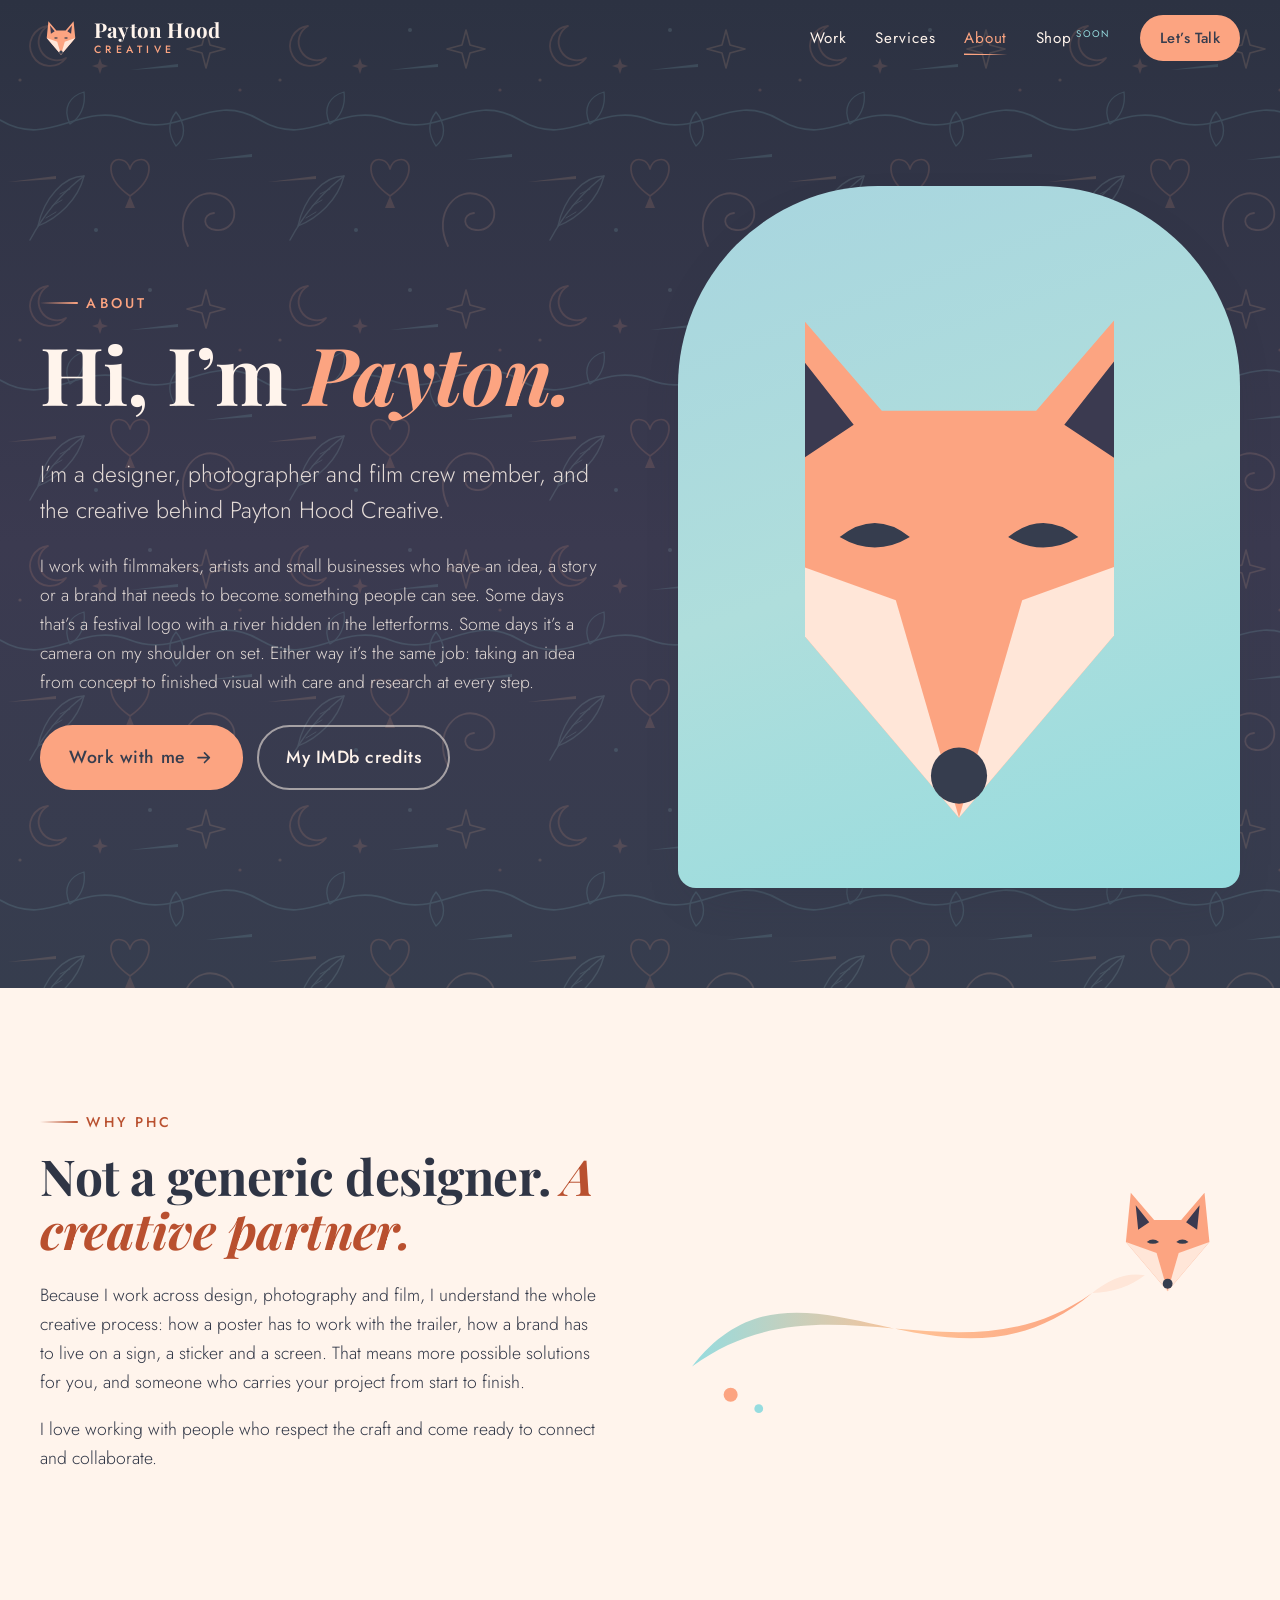
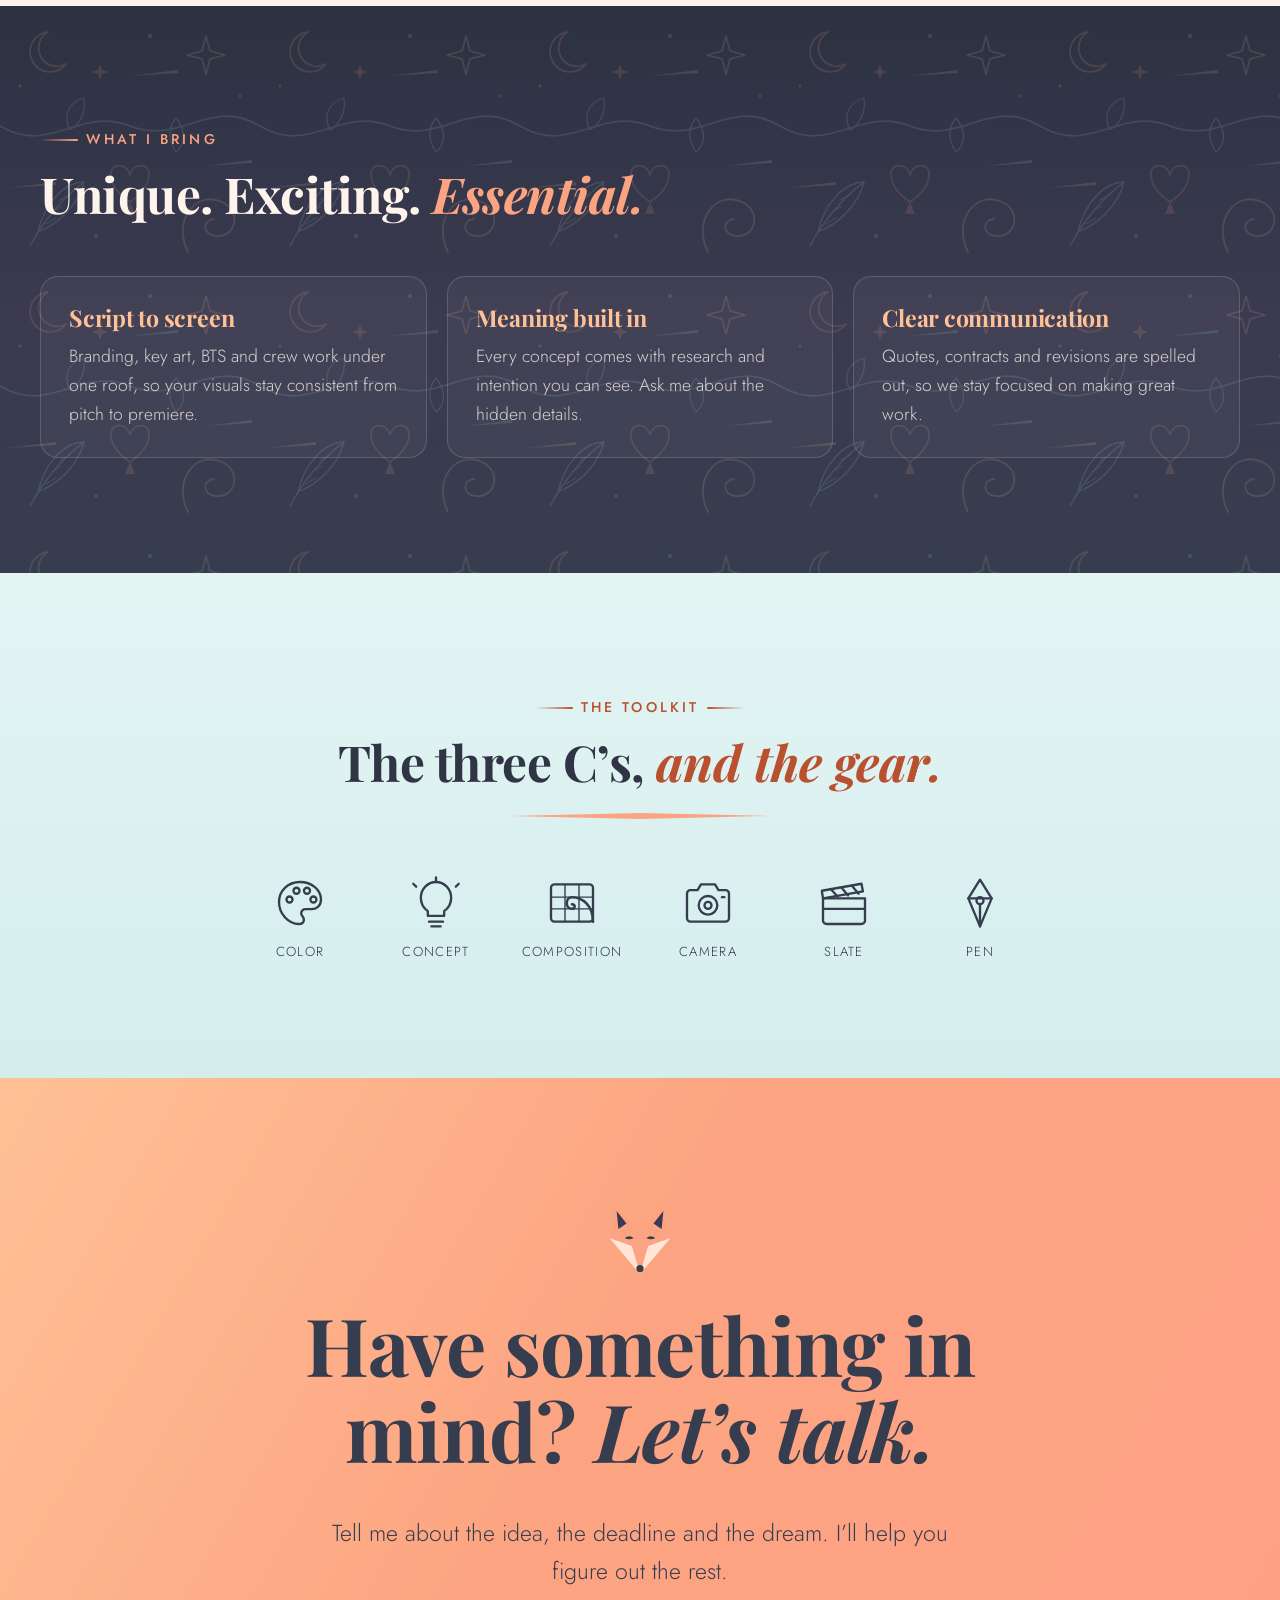
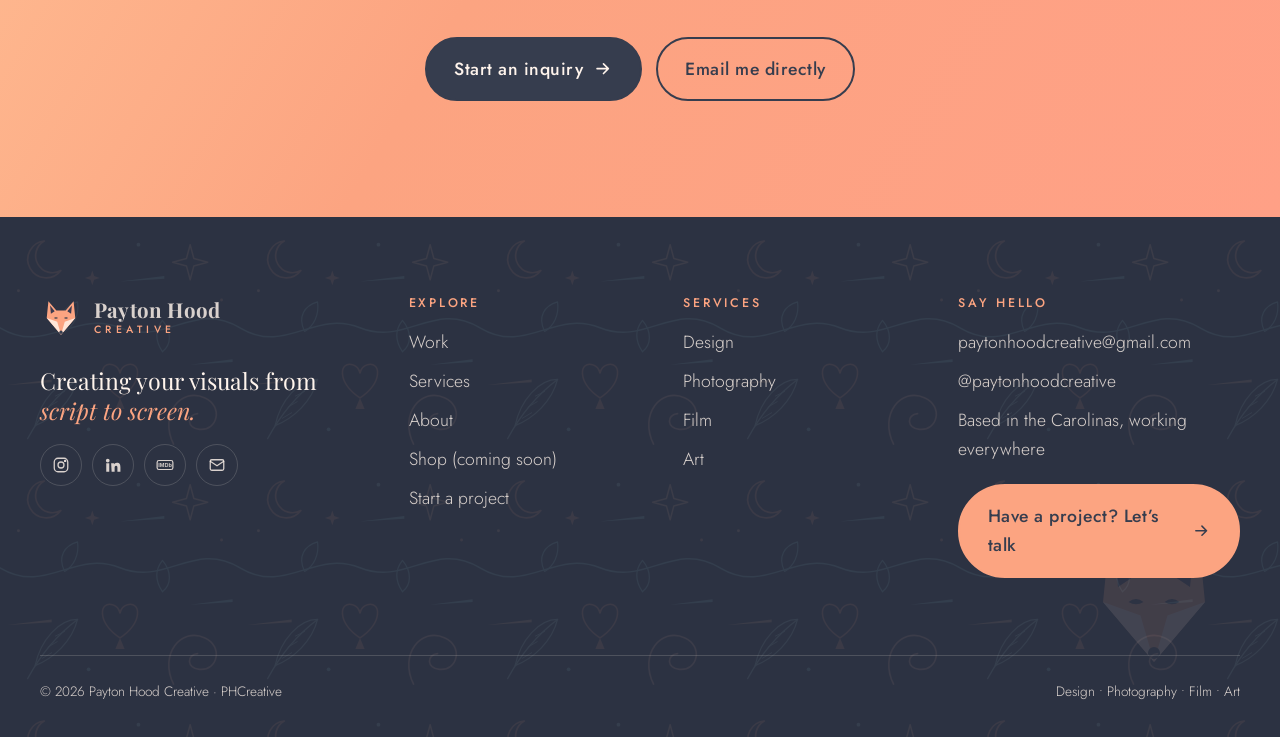
==== phcreative-website/about/index.html @ 42c44384 "Add Payton Hood Creative portfolio website Static, mobile-first site for PHCreative: home with rotat" ====
<!doctype html>
<html lang="en" class="no-js" data-root="../">
<head>
<meta charset="utf-8">
<meta name="viewport" content="width=device-width, initial-scale=1, viewport-fit=cover">
<title>About Payton | Payton Hood Creative</title>
<meta name="description" content="Meet Payton Hood: designer, photographer and film crew member creating visuals from script to screen for filmmakers, creatives and small businesses.">
<link rel="canonical" href="https://www.paytonhood.com/about/">
<meta name="theme-color" content="#363D4E">
<meta property="og:type" content="website">
<meta property="og:site_name" content="Payton Hood Creative">
<meta property="og:title" content="About Payton | Payton Hood Creative">
<meta property="og:description" content="Meet Payton Hood: designer, photographer and film crew member creating visuals from script to screen for filmmakers, creatives and small businesses.">
<meta property="og:url" content="https://www.paytonhood.com/about/">
<meta property="og:image" content="https://www.paytonhood.com/assets/img/og-image.png">
<meta name="twitter:card" content="summary_large_image">
<link rel="icon" href="../assets/img/favicon.svg" type="image/svg+xml">
<link rel="preconnect" href="https://fonts.googleapis.com">
<link rel="preconnect" href="https://fonts.gstatic.com" crossorigin>
<link rel="preconnect" href="https://drive.google.com">
<link href="https://fonts.googleapis.com/css2?family=Jost:wght@300;400;500&family=Playfair+Display:ital,wght@0,400;0,700;0,900;1,400;1,700&display=swap" rel="stylesheet">
<link rel="stylesheet" href="../assets/css/styles.css">
</head>
<body>
<a class="skip-link" href="#main">Skip to content</a>
<header class="site-header">
  <div class="wrap">
    <a class="brand" href="../" aria-label="Payton Hood Creative, home">
      <svg class="brand__mark" aria-hidden="true" xmlns="http://www.w3.org/2000/svg" viewBox="0 0 100 100">
  <path d="M50 90 L16 50 L20 10 L39 32 L61 32 L80 10 L84 50 Z" fill="#FCA481"/>
  <path d="M24 20 L35 34 L26 40 Z M76 20 L65 34 L74 40 Z" fill="#3B3A50"/>
  <path d="M16 50 L41 59 L50 90 Z" fill="#FFE6D8"/>
  <path d="M84 50 L59 59 L50 90 Z" fill="#FFE6D8"/>
  <path d="M33 50 Q38 46 43 50 Q38 53 33 50 Z M57 50 Q62 46 67 50 Q62 53 57 50 Z" fill="#363D4E"/>
  <circle cx="50" cy="84" r="4" fill="#363D4E"/>
</svg>

      <span class="brand__text"><span class="brand__name">Payton Hood</span><span class="brand__sub">Creative</span></span>
    </a>
    <button class="nav-toggle" type="button" aria-expanded="false" aria-controls="site-nav"><span></span><span class="visually-hidden">Menu</span></button>
    <nav class="nav" id="site-nav" aria-label="Main">
      <ul class="nav__list">
        <li><a class="nav__link" href="../work/">Work</a></li><li><a class="nav__link" href="../services/">Services</a></li><li><a class="nav__link" href="../about/" aria-current="page">About</a></li><li><a class="nav__link" href="../shop/">Shop<span class="nav__soon">soon</span></a></li>
      </ul>
      <a class="btn" href="../contact/">Let&rsquo;s Talk</a>
    </nav>
  </div>
</header>

<main id="main">
  <section class="section section--navy patterned page-head">
    <div class="wrap about-hero">
      <div>
        <p class="eyebrow">About</p>
        <h1>Hi, I&rsquo;m <em class="accent">Payton.</em></h1>
        <p class="lede">I&rsquo;m a designer, photographer and film crew member, and the creative behind Payton Hood Creative.</p>
        <p style="color:rgba(255,244,236,.85)">I work with filmmakers, artists and small businesses who have an idea, a story or a brand that needs to become something people can see. Some days that&rsquo;s a festival logo with a river hidden in the letterforms. Some days it&rsquo;s a camera on my shoulder on set. Either way it&rsquo;s the same job: taking an idea from concept to finished visual with care and research at every step.</p>
        <div class="btn-row" style="margin-top:28px">
          <a class="btn" href="../contact/">Work with me <svg viewBox="0 0 24 24" fill="none" stroke="currentColor" stroke-width="2" stroke-linecap="round" stroke-linejoin="round" aria-hidden="true"><path d="M5 12h14M13 6l6 6-6 6"/></svg></a>
          <a class="btn btn--ghost" href="https://www.imdb.com/name/nm16310495/" target="_blank" rel="noopener">My IMDb credits</a>
        </div>
      </div>
      <div class="portrait reveal">
        <!-- Replace with a portrait: <img src="../assets/img/payton.jpg" alt="Payton Hood"> -->
        <div class="portrait__ph"><img src="../assets/img/fox-mark.svg" alt="" style="width:55%"></div>
      </div>
    </div>
  </section>

  <section class="section section--cream on-light">
    <div class="wrap split">
      <div class="reveal">
        <p class="eyebrow">Why PHC</p>
        <h2>Not a generic designer. <em class="accent">A creative partner.</em></h2>
        <p>Because I work across design, photography and film, I understand the whole creative process: how a poster has to work with the trailer, how a brand has to live on a sign, a sticker and a screen. That means more possible solutions for you, and someone who carries your project from start to finish.</p>
        <p>I love working with people who respect the craft and come ready to connect and collaborate.</p>
      </div>
      <div class="reveal reveal-delay-1"><svg xmlns="http://www.w3.org/2000/svg" viewBox="0 0 320 160" role="img" aria-label="A fox painting a stroke with its tail">
  <defs>
    <linearGradient id="fbg" x1="0" x2="1" y1="0" y2="0">
      <stop offset="0" stop-color="#96DCDF"/>
      <stop offset=".55" stop-color="#FFC195"/>
      <stop offset="1" stop-color="#FCA481"/>
    </linearGradient>
  </defs>
  <path d="M8 120 C70 40 150 150 236 78 C160 132 84 64 8 120 Z" fill="url(#fbg)"/>
  <path d="M236 78 C246 70 256 66 266 68 C258 74 248 78 236 78 Z" fill="#FFE6D8"/>
  <g transform="translate(244 14) scale(.7)">
    <path d="M50 90 L16 50 L20 10 L39 32 L61 32 L80 10 L84 50 Z" fill="#FCA481"/>
    <path d="M24 20 L35 34 L26 40 Z M76 20 L65 34 L74 40 Z" fill="#3B3A50"/>
    <path d="M16 50 L41 59 L50 90 Z" fill="#FFE6D8"/>
    <path d="M84 50 L59 59 L50 90 Z" fill="#FFE6D8"/>
    <path d="M33 50 Q38 46 43 50 Q38 53 33 50 Z M57 50 Q62 46 67 50 Q62 53 57 50 Z" fill="#363D4E"/>
    <circle cx="50" cy="84" r="4" fill="#363D4E"/>
  </g>
  <circle cx="30" cy="136" r="4" fill="#FCA481"/>
  <circle cx="46" cy="144" r="2.5" fill="#96DCDF"/>
</svg>
</div>
    </div>
  </section>

  <section class="section section--navy patterned">
    <div class="wrap">
      <div class="section-head reveal"><p class="eyebrow">What I bring</p><h2>Unique. Exciting. <em class="accent">Essential.</em></h2></div>
      <div class="why-grid">
        <div class="why reveal"><h3>Script to screen</h3><p>Branding, key art, BTS and crew work under one roof, so your visuals stay consistent from pitch to premiere.</p></div>
        <div class="why reveal reveal-delay-1"><h3>Meaning built in</h3><p>Every concept comes with research and intention you can see. Ask me about the hidden details.</p></div>
        <div class="why reveal reveal-delay-2"><h3>Clear communication</h3><p>Quotes, contracts and revisions are spelled out, so we stay focused on making great work.</p></div>
      </div>
    </div>
  </section>

  <section class="section section--aqua on-light">
    <div class="wrap">
      <div class="section-head section-head--center reveal"><p class="eyebrow">The toolkit</p><h2>The three C&rsquo;s, <em class="accent">and the gear.</em></h2><div class="taper"></div></div>
      <div class="toolkit reveal">
        <figure><svg viewBox="0 0 48 48" fill="none" stroke="currentColor" stroke-width="2" stroke-linecap="round" stroke-linejoin="round" aria-hidden="true"><path d="M24 6C13.5 6 6 13.6 6 23.2 6 33 13.8 42 23 42c3 0 4.3-1.8 4.3-3.7 0-2.6-2.3-3.4-2.3-5.6 0-2 1.6-3.4 3.8-3.4H34c4.6 0 8-3.4 8-8.3C42 12.6 34 6 24 6z"/><circle cx="15" cy="21" r="2.6"/><circle cx="21" cy="13.5" r="2.6"/><circle cx="30" cy="13.5" r="2.6"/><circle cx="35.5" cy="21" r="2.6"/></svg><figcaption>Color</figcaption></figure>
        <figure><svg viewBox="0 0 48 48" fill="none" stroke="currentColor" stroke-width="2" stroke-linecap="round" stroke-linejoin="round" aria-hidden="true"><path d="M17 31c-3.6-2.7-6-7-6-11.6C11 12 16.8 6 24 6s13 6 13 13.4c0 4.6-2.4 8.9-6 11.6v4H17z"/><path d="M18 40h12M20 44h8M24 6V2M7 10 4.5 7.5M41 10l2.5-2.5"/></svg><figcaption>Concept</figcaption></figure>
        <figure><svg viewBox="0 0 48 48" fill="none" stroke="currentColor" stroke-width="2" stroke-linecap="round" stroke-linejoin="round" aria-hidden="true"><rect x="6" y="8" width="36" height="32" rx="3"/><path d="M18 8v32M30 8v32M6 19h36M6 29h36" stroke-width="1.2"/><path d="M42 40C42 26 33 19 24 19c-6 0-6 10 0 10 3 0 3-4 0-4" stroke-width="2.2"/></svg><figcaption>Composition</figcaption></figure>
        <figure><svg viewBox="0 0 48 48" fill="none" stroke="currentColor" stroke-width="2" stroke-linecap="round" stroke-linejoin="round" aria-hidden="true"><path d="M6 16a3 3 0 0 1 3-3h6l3-5h12l3 5h6a3 3 0 0 1 3 3v21a3 3 0 0 1-3 3H9a3 3 0 0 1-3-3z"/><circle cx="24" cy="26" r="8"/><circle cx="24" cy="26" r="3"/><path d="M36 19h2"/></svg><figcaption>Camera</figcaption></figure>
        <figure><svg viewBox="0 0 48 48" fill="none" stroke="currentColor" stroke-width="2" stroke-linecap="round" stroke-linejoin="round" aria-hidden="true"><path d="M6 20h36v19a3 3 0 0 1-3 3H9a3 3 0 0 1-3-3z"/><path d="M6 20 5 13.5l34-6 1.2 6.6z"/><path d="m13 12.5 5.5 6M22 11l5.5 6.5M31 9.4l5.5 6.6M6 29h36"/></svg><figcaption>Slate</figcaption></figure>
        <figure><svg viewBox="0 0 48 48" fill="none" stroke="currentColor" stroke-width="2" stroke-linecap="round" stroke-linejoin="round" aria-hidden="true"><path d="M24 4 34 20 24 44 14 20z"/><circle cx="24" cy="22" r="3"/><path d="M24 25v19M14 20h20"/></svg><figcaption>Pen</figcaption></figure>
      </div>
    </div>
  </section>
<section class="section section--sunset cta-band">
  <div class="wrap reveal">
    <img class="cta-band__fox" src="../assets/img/fox-mark.svg" alt="" aria-hidden="true">
    <h2>Have something in mind? <em>Let&rsquo;s talk.</em></h2>
    <p>Tell me about the idea, the deadline and the dream. I&rsquo;ll help you figure out the rest.</p>
    <div class="btn-row">
      <a class="btn btn--navy" href="../contact/">Start an inquiry <svg viewBox="0 0 24 24" fill="none" stroke="currentColor" stroke-width="2" stroke-linecap="round" stroke-linejoin="round" aria-hidden="true"><path d="M5 12h14M13 6l6 6-6 6"/></svg></a>
      <a class="btn btn--ghost" href="mailto:paytonhoodcreative@gmail.com">Email me directly</a>
    </div>
  </div>
</section>

</main>
<footer class="site-footer">
  <div class="wrap">
    <div class="footer-grid">
      <div>
        <a class="brand" href="../"><svg class="brand__mark" aria-hidden="true" xmlns="http://www.w3.org/2000/svg" viewBox="0 0 100 100">
  <path d="M50 90 L16 50 L20 10 L39 32 L61 32 L80 10 L84 50 Z" fill="#FCA481"/>
  <path d="M24 20 L35 34 L26 40 Z M76 20 L65 34 L74 40 Z" fill="#3B3A50"/>
  <path d="M16 50 L41 59 L50 90 Z" fill="#FFE6D8"/>
  <path d="M84 50 L59 59 L50 90 Z" fill="#FFE6D8"/>
  <path d="M33 50 Q38 46 43 50 Q38 53 33 50 Z M57 50 Q62 46 67 50 Q62 53 57 50 Z" fill="#363D4E"/>
  <circle cx="50" cy="84" r="4" fill="#363D4E"/>
</svg>
<span class="brand__text"><span class="brand__name">Payton Hood</span><span class="brand__sub">Creative</span></span></a>
        <p class="footer-tagline">Creating your visuals from <em class="accent">script to screen.</em></p>
        <div class="socials">
        <a href="https://www.instagram.com/paytonhoodcreative/" target="_blank" rel="noopener" aria-label="Instagram @paytonhoodcreative"><svg viewBox="0 0 24 24" fill="none" stroke="currentColor" stroke-width="1.7" stroke-linecap="round" stroke-linejoin="round" aria-hidden="true"><rect x="3" y="3" width="18" height="18" rx="5"/><circle cx="12" cy="12" r="4"/><circle cx="17.5" cy="6.5" r=".8" fill="currentColor"/></svg></a>
        <a href="https://www.linkedin.com/in/payton-hood-549213175" target="_blank" rel="noopener" aria-label="LinkedIn"><svg viewBox="0 0 24 24" fill="currentColor" aria-hidden="true"><path d="M4.98 3.5a2.5 2.5 0 1 1 0 5 2.5 2.5 0 0 1 0-5zM3 9.5h4V21H3zM9.5 9.5h3.8v1.6h.06c.53-1 1.83-2.06 3.77-2.06 4.03 0 4.77 2.65 4.77 6.1V21h-4v-5.2c0-1.24-.02-2.84-1.73-2.84-1.73 0-2 1.35-2 2.75V21h-4z"/></svg></a>
        <a href="https://www.imdb.com/name/nm16310495/" target="_blank" rel="noopener" aria-label="IMDb"><svg viewBox="0 0 24 24" aria-hidden="true"><rect x="1.5" y="6" width="21" height="12" rx="2.5" fill="none" stroke="currentColor" stroke-width="1.6"/><text x="12" y="15.2" text-anchor="middle" font-family="Arial, sans-serif" font-weight="700" font-size="7.4" fill="currentColor">IMDb</text></svg></a>
        <a href="mailto:paytonhoodcreative@gmail.com" aria-label="Email"><svg viewBox="0 0 24 24" fill="none" stroke="currentColor" stroke-width="1.7" stroke-linecap="round" stroke-linejoin="round" aria-hidden="true"><rect x="3" y="5" width="18" height="14" rx="2"/><path d="m3 7 9 6 9-6"/></svg></a>
      </div>
      </div>
      <div>
        <h4>Explore</h4>
        <ul>
          <li><a href="../work/">Work</a></li>
          <li><a href="../services/">Services</a></li>
          <li><a href="../about/">About</a></li>
          <li><a href="../shop/">Shop (coming soon)</a></li>
          <li><a href="../contact/">Start a project</a></li>
        </ul>
      </div>
      <div>
        <h4>Services</h4>
        <ul>
          <li><a href="../services/#design">Design</a></li>
          <li><a href="../services/#photography">Photography</a></li>
          <li><a href="../services/#film">Film</a></li>
          <li><a href="../services/#art">Art</a></li>
        </ul>
      </div>
      <div>
        <h4>Say hello</h4>
        <ul>
          <li><a href="mailto:paytonhoodcreative@gmail.com">paytonhoodcreative@gmail.com</a></li>
          <li><a href="https://www.instagram.com/paytonhoodcreative/" target="_blank" rel="noopener">@paytonhoodcreative</a></li>
          <li>Based in the Carolinas, working everywhere</li>
        </ul>
        <p style="margin-top:20px"><a class="btn" href="../contact/">Have a project? Let&rsquo;s talk <svg viewBox="0 0 24 24" fill="none" stroke="currentColor" stroke-width="2" stroke-linecap="round" stroke-linejoin="round" aria-hidden="true"><path d="M5 12h14M13 6l6 6-6 6"/></svg></a></p>
      </div>
    </div>
    <div class="footer-bottom">
      <span>&copy; <span data-year>2026</span> Payton Hood Creative &middot; PHCreative</span>
      <span>Design &bull; Photography &bull; Film &bull; Art</span>
    </div>
  </div>
  <img class="footer-fox" src="../assets/img/fox-mark.svg" alt="" aria-hidden="true">
</footer>
<script src="../assets/js/projects.js"></script>
<script src="../assets/js/site.js"></script>
</body>
</html>
---- phcreative-website/assets/css/styles.css ----
/* ==========================================================================
   Payton Hood Creative — site styles
   Palette: navy instead of black, peach-cream instead of white,
   coral accents, aqua cool-side contrast.
   ========================================================================== */

:root {
  /* Brand colors */
  --peach-nectar: #FFBB9F;
  --limpet-shell: #96DCDF;
  --eclipse: #3B3A50;
  --dress-blues: #363D4E;
  --papaya-punch: #FFA086;
  --bleached-aqua: #AFDEDC;
  --clear-water: #A8D5DF;
  --coral-reef: #FCA481;
  --peach-fuzz: #FFC195;

  /* Working tokens */
  --navy: var(--dress-blues);
  --navy-deep: #2C3242;
  --ink: #2F3545;               /* body text on light grounds */
  --cream: #FFF4EC;             /* replaces plain white */
  --cream-2: #FCE9DD;
  --aqua-wash: #E3F4F3;
  --coral: var(--coral-reef);
  --coral-ink: #B9502F;         /* coral dark enough for small text on cream */
  --line-light: rgba(54, 61, 78, .14);
  --line-dark: rgba(255, 244, 236, .16);

  --grad-sunset: linear-gradient(120deg, var(--peach-fuzz) 0%, var(--coral-reef) 45%, var(--papaya-punch) 100%);
  --grad-tide: linear-gradient(160deg, var(--clear-water) 0%, var(--bleached-aqua) 50%, var(--limpet-shell) 100%);
  --grad-dusk: linear-gradient(180deg, var(--navy-deep) 0%, var(--eclipse) 55%, var(--dress-blues) 100%);

  /* Type */
  --font-display: "Playfair Display", "Times New Roman", serif;
  --font-body: "Neue Montreal", "Neue Haas Grotesk Text", "Jost", "Helvetica Neue", Arial, sans-serif;

  --step--1: clamp(.82rem, .8rem + .1vw, .9rem);
  --step-0: clamp(1rem, .96rem + .2vw, 1.1rem);
  --step-1: clamp(1.2rem, 1.1rem + .5vw, 1.45rem);
  --step-2: clamp(1.5rem, 1.3rem + 1vw, 2.1rem);
  --step-3: clamp(2rem, 1.6rem + 2vw, 3.1rem);
  --step-4: clamp(2.6rem, 1.8rem + 4vw, 5.2rem);

  --radius: 18px;
  --radius-sm: 10px;
  --shadow: 0 18px 50px -24px rgba(44, 50, 66, .45);
  --wrap: 1200px;
  --gutter: clamp(16px, 4vw, 40px);
  --header-h: 76px;
  --ease: cubic-bezier(.2, .7, .2, 1);
}

/* ---------- Reset-ish ---------- */
*, *::before, *::after { box-sizing: border-box; }
html { scroll-behavior: smooth; -webkit-text-size-adjust: 100%; }
body {
  margin: 0;
  font-family: var(--font-body);
  font-weight: 300;
  font-size: var(--step-0);
  line-height: 1.65;
  color: var(--ink);
  background: var(--cream);
  overflow-x: hidden;
}
img, svg { display: block; max-width: 100%; }
a { color: inherit; }
button, input, select, textarea { font: inherit; color: inherit; }
h1, h2, h3, h4 {
  font-family: var(--font-display);
  font-weight: 700;
  line-height: 1.08;
  margin: 0 0 .5em;
  letter-spacing: -.01em;
}
h1 { font-size: var(--step-4); }
h2 { font-size: var(--step-3); }
h3 { font-size: var(--step-1); }
p { margin: 0 0 1em; }
em.accent, .accent { font-style: italic; color: var(--coral); }
.on-light em.accent, .on-light .accent { color: var(--coral-ink); }
::selection { background: var(--coral); color: var(--navy); }

:focus-visible { outline: 3px solid var(--coral); outline-offset: 3px; border-radius: 4px; }

.skip-link {
  position: absolute; left: 12px; top: -60px; z-index: 200;
  background: var(--coral); color: var(--navy); padding: .6em 1em; border-radius: 8px;
  font-weight: 500; text-decoration: none;
}
.skip-link:focus { top: 12px; }

.wrap { width: min(100% - 2 * var(--gutter), var(--wrap)); margin-inline: auto; }
.visually-hidden {
  position: absolute !important; width: 1px; height: 1px; overflow: hidden;
  clip: rect(0 0 0 0); white-space: nowrap;
}

/* ---------- Section grounds ---------- */
.section { padding-block: clamp(64px, 9vw, 120px); position: relative; }
.section--navy { background: var(--grad-dusk); color: var(--cream); }
.section--cream { background: var(--cream); }
.section--peach { background: linear-gradient(180deg, var(--cream) 0%, var(--cream-2) 100%); }
.section--aqua { background: linear-gradient(180deg, var(--aqua-wash) 0%, #D4EEEE 100%); }
.section--sunset { background: var(--grad-sunset); color: var(--navy); }

/* Morris-inspired pattern overlay on navy */
.patterned { isolation: isolate; }
.patterned::before {
  content: ""; position: absolute; inset: 0; z-index: -1;
  background: url("../img/pattern.svg") 0 0 / 260px auto repeat;
  opacity: .14; pointer-events: none;
}

/* Ombre fades between grounds */
.fade-to-cream { position: relative; }
.fade-to-cream::after {
  content: ""; position: absolute; left: 0; right: 0; bottom: -1px; height: 90px;
  background: linear-gradient(180deg, transparent, var(--cream)); pointer-events: none;
}

.eyebrow {
  display: inline-flex; align-items: center; gap: .6em;
  font-size: var(--step--1); font-weight: 500; letter-spacing: .22em; text-transform: uppercase;
  color: var(--coral); margin-bottom: 1.1em;
}
.on-light .eyebrow { color: var(--coral-ink); }
.eyebrow::before {
  content: ""; width: 38px; height: 2px; border-radius: 2px;
  background: linear-gradient(90deg, transparent, currentColor);
}
.lede { font-size: var(--step-1); line-height: 1.55; max-width: 46ch; }
.section-head { max-width: 760px; margin-bottom: clamp(32px, 5vw, 56px); }
.section-head--center { margin-inline: auto; text-align: center; }
.section-head--center .eyebrow::after {
  content: ""; width: 38px; height: 2px; border-radius: 2px;
  background: linear-gradient(270deg, transparent, currentColor);
}

/* Tapered stroke divider */
.taper {
  height: 6px; width: min(260px, 60%); margin: 0 0 28px;
  background: var(--coral);
  clip-path: polygon(0 50%, 100% 0, 100% 100%);
  border-radius: 6px;
}
.section-head--center .taper { margin-inline: auto; clip-path: polygon(0 50%, 50% 0, 100% 50%, 50% 100%); }

/* ---------- Buttons ---------- */
.btn {
  --btn-bg: var(--coral); --btn-fg: var(--navy);
  display: inline-flex; align-items: center; justify-content: center; gap: .55em;
  padding: .9em 1.55em; border-radius: 999px; border: 2px solid var(--btn-bg);
  background: var(--btn-bg); color: var(--btn-fg);
  font-weight: 500; letter-spacing: .03em; text-decoration: none; cursor: pointer;
  transition: transform .25s var(--ease), background .25s, color .25s, box-shadow .25s;
}
.btn:hover { transform: translateY(-2px); box-shadow: 0 12px 26px -14px rgba(252, 164, 129, .9); }
.btn svg { width: 1.1em; height: 1.1em; transition: transform .25s var(--ease); }
.btn:hover svg { transform: translateX(3px); }
.btn--ghost { --btn-bg: transparent; --btn-fg: var(--cream); border-color: rgba(255, 244, 236, .55); }
.btn--ghost:hover { --btn-bg: var(--cream); --btn-fg: var(--navy); box-shadow: none; }
.on-light .btn--ghost, .btn--ghost-dark { --btn-fg: var(--navy); border-color: var(--navy); }
.on-light .btn--ghost:hover, .btn--ghost-dark:hover { --btn-bg: var(--navy); --btn-fg: var(--cream); }
.btn--navy { --btn-bg: var(--navy); --btn-fg: var(--cream); }
.btn-row { display: flex; flex-wrap: wrap; gap: 14px; }

.text-link {
  font-weight: 500; text-decoration: none; color: var(--coral);
  background: linear-gradient(currentColor, currentColor) 0 100% / 0 2px no-repeat;
  transition: background-size .3s var(--ease);
  padding-bottom: 2px;
}
.on-light .text-link { color: var(--coral-ink); }
.text-link:hover { background-size: 100% 2px; }

/* ---------- Header ---------- */
.site-header {
  position: fixed; inset: 0 0 auto 0; z-index: 100; height: var(--header-h);
  display: flex; align-items: center;
  color: var(--cream);
  transition: background .35s, box-shadow .35s, height .35s;
}
.site-header.is-scrolled, .site-header.is-solid {
  background: rgba(44, 50, 66, .92);
  backdrop-filter: saturate(140%) blur(10px);
  -webkit-backdrop-filter: saturate(140%) blur(10px);
  box-shadow: 0 10px 30px -20px rgba(0, 0, 0, .6);
}
.site-header .wrap { display: flex; align-items: center; justify-content: space-between; gap: 20px; }

.brand { display: inline-flex; align-items: center; gap: 12px; text-decoration: none; color: inherit; }
.brand__mark { width: 42px; height: 42px; flex: none; }
.brand__text { display: flex; flex-direction: column; line-height: 1; }
.brand__name { font-family: var(--font-display); font-weight: 700; font-size: 1.28rem; letter-spacing: .01em; }
.brand__sub { font-size: .66rem; letter-spacing: .42em; text-transform: uppercase; margin-top: 5px; color: var(--coral); font-weight: 500; }

.nav { display: flex; align-items: center; gap: clamp(14px, 2.4vw, 34px); }
.nav__list { display: flex; gap: clamp(14px, 2.2vw, 30px); list-style: none; margin: 0; padding: 0; }
.nav__link {
  text-decoration: none; font-weight: 400; letter-spacing: .06em; font-size: .95rem; position: relative; padding: 6px 0;
}
.nav__link::after {
  content: ""; position: absolute; left: 0; bottom: 0; height: 2px; width: 100%;
  background: var(--coral); transform: scaleX(0); transform-origin: left; transition: transform .3s var(--ease);
  clip-path: polygon(0 0, 100% 50%, 0 100%);
}
.nav__link:hover::after, .nav__link[aria-current="page"]::after { transform: scaleX(1); }
.nav__link[aria-current="page"] { color: var(--coral); }
.nav__soon { font-size: .6rem; letter-spacing: .14em; text-transform: uppercase; color: var(--limpet-shell); margin-left: 4px; vertical-align: super; }
.nav .btn { padding: .6em 1.2em; font-size: .92rem; }

.nav-toggle {
  display: none; width: 46px; height: 46px; border-radius: 50%; border: 1px solid var(--line-dark);
  background: transparent; cursor: pointer; position: relative; z-index: 120;
}
.nav-toggle span, .nav-toggle span::before, .nav-toggle span::after {
  position: absolute; left: 50%; top: 50%; width: 20px; height: 2px; background: var(--cream); border-radius: 2px;
  transform: translate(-50%, -50%); transition: transform .3s var(--ease), opacity .2s;
}
.nav-toggle span::before, .nav-toggle span::after { content: ""; }
.nav-toggle span::before { transform: translate(-50%, -7px); }
.nav-toggle span::after { transform: translate(-50%, 5px); width: 14px; left: calc(50% - 3px); }
.nav-open .nav-toggle span { background: transparent; }
.nav-open .nav-toggle span::before { transform: translate(-50%, 0) rotate(45deg); }
.nav-open .nav-toggle span::after { transform: translate(-50%, 0) rotate(-45deg); width: 20px; left: 50%; }

@media (max-width: 900px) {
  .nav-toggle { display: block; }
  .nav {
    position: fixed; inset: 0; z-index: 110; flex-direction: column; justify-content: center; gap: 36px;
    background: var(--grad-dusk); padding: 80px var(--gutter) 40px;
    opacity: 0; visibility: hidden; transition: opacity .35s, visibility .35s;
  }
  .nav::before {
    content: ""; position: absolute; inset: 0; background: url("../img/pattern.svg") 0 0 / 220px repeat; opacity: .1; pointer-events: none;
  }
  .nav-open .nav { opacity: 1; visibility: visible; }
  .nav__list { flex-direction: column; align-items: center; gap: 18px; position: relative; }
  .nav__link { font-family: var(--font-display); font-size: 2rem; font-weight: 700; letter-spacing: 0; }
  .nav .btn { position: relative; font-size: 1.05rem; padding: .9em 1.8em; }
  .nav-open { overflow: hidden; }
}

/* ---------- Hero carousel ---------- */
.hero {
  position: relative; min-height: 100svh; display: flex; align-items: flex-end;
  color: var(--cream); background: var(--navy-deep); overflow: hidden; isolation: isolate;
}
.hero__slides { position: absolute; inset: 0; z-index: -2; }
.hero__slide {
  position: absolute; inset: 0; isolation: isolate; opacity: 0; transition: opacity 1.4s ease;
  background: var(--grad-dusk);
}
.hero__slide.is-active { opacity: 1; }
.hero__slide img {
  width: 100%; height: 100%; object-fit: cover; transform: scale(1.08);
  transition: transform 8s linear;
}
.hero__slide.is-active img { transform: scale(1); }
.hero__slide--contain img { object-fit: contain; padding: 110px 6vw 40px 40vw; transform: none; }
.hero__slide--contain.is-active img { transform: none; }
.hero::after {
  content: ""; position: absolute; inset: 0; z-index: -1;
  background:
    linear-gradient(90deg, rgba(44, 50, 66, .94) 0%, rgba(44, 50, 66, .72) 38%, rgba(59, 58, 80, .2) 75%),
    linear-gradient(0deg, rgba(44, 50, 66, .9) 0%, transparent 42%);
}
.hero__content { padding-block: calc(var(--header-h) + 60px) clamp(90px, 13vh, 140px); }
.hero__kicker {
  font-size: var(--step--1); letter-spacing: .32em; text-transform: uppercase; font-weight: 500;
  color: var(--limpet-shell); margin-bottom: 1.2em; display: flex; flex-wrap: wrap; gap: .4em 1em;
}
.hero__kicker span:not(:last-child)::after { content: "•"; margin-left: 1em; color: var(--coral); }
.hero h1 { max-width: 13ch; margin-bottom: .35em; }
.hero h1 em { font-style: italic; color: var(--coral); }
.hero .lede { color: rgba(255, 244, 236, .88); margin-bottom: 2em; }

.hero__caption {
  position: absolute; right: var(--gutter); bottom: clamp(28px, 5vh, 48px); z-index: 2;
  display: flex; align-items: center; gap: 18px; color: var(--cream);
}
.hero__caption-text { text-align: right; font-size: .85rem; line-height: 1.35; min-height: 2.7em; }
.hero__caption-text strong { display: block; font-family: var(--font-display); font-size: 1.05rem; color: var(--peach-fuzz); }
.hero__controls { display: flex; align-items: center; gap: 10px; }
.hero__btn {
  width: 42px; height: 42px; border-radius: 50%; border: 1px solid rgba(255, 244, 236, .4);
  background: rgba(44, 50, 66, .35); color: var(--cream); cursor: pointer; display: grid; place-items: center;
  transition: background .25s, border-color .25s;
}
.hero__btn:hover { background: var(--coral); border-color: var(--coral); color: var(--navy); }
.hero__btn svg { width: 18px; height: 18px; }
.hero__dots { display: flex; gap: 8px; }
.hero__dot {
  width: 28px; height: 4px; border-radius: 4px; border: 0; padding: 0; cursor: pointer;
  background: rgba(255, 244, 236, .3); position: relative; overflow: hidden;
}
.hero__dot.is-active::after {
  content: ""; position: absolute; inset: 0; background: var(--coral); transform-origin: left;
  animation: dotfill var(--slide-ms, 6500ms) linear forwards;
}
.hero.is-paused .hero__dot.is-active::after { animation-play-state: paused; }
@keyframes dotfill { from { transform: scaleX(0); } to { transform: scaleX(1); } }

@media (max-width: 700px) {
  .hero { align-items: flex-end; }
  .hero::after { background: linear-gradient(0deg, rgba(44, 50, 66, .97) 0%, rgba(44, 50, 66, .8) 55%, rgba(44, 50, 66, .35) 100%); }
  .hero__slide--contain img { padding: 90px 16px 46vh; }
  .hero__caption { left: var(--gutter); right: var(--gutter); justify-content: space-between; }
  .hero__caption-text { display: none; }
  .hero__content { padding-bottom: 110px; }
}

/* ---------- Intro: who / what / for ---------- */
.intro-grid { display: grid; grid-template-columns: 1.1fr 1fr; gap: clamp(32px, 6vw, 90px); align-items: start; }
.qa { display: grid; gap: 0; border-top: 1px solid var(--line-light); }
.qa__row { display: grid; grid-template-columns: 170px 1fr; gap: 20px; padding: 20px 0; border-bottom: 1px solid var(--line-light); }
.qa__q { font-size: var(--step--1); letter-spacing: .16em; text-transform: uppercase; font-weight: 500; color: var(--coral-ink); padding-top: .2em; }
.qa__a { font-family: var(--font-display); font-size: var(--step-1); line-height: 1.3; color: var(--navy); }
@media (max-width: 860px) {
  .intro-grid { grid-template-columns: 1fr; }
  .qa__row { grid-template-columns: 1fr; gap: 4px; }
}

/* ---------- Offer cards (Design / Photo / Film / Art) ---------- */
.offer-grid { display: grid; grid-template-columns: repeat(4, 1fr); gap: 18px; }
.offer {
  position: relative; padding: 30px 26px 28px; border-radius: var(--radius);
  background: rgba(255, 244, 236, .05); border: 1px solid var(--line-dark);
  display: flex; flex-direction: column; gap: 14px; overflow: hidden;
  transition: transform .35s var(--ease), border-color .35s, background .35s;
  text-decoration: none; color: inherit;
}
.offer::after {
  content: ""; position: absolute; left: 26px; right: 26px; bottom: 0; height: 4px;
  background: var(--grad-sunset); clip-path: polygon(0 50%, 100% 0, 100% 100%);
  transform: scaleX(.25); transform-origin: left; transition: transform .45s var(--ease);
}
.offer:hover { transform: translateY(-6px); border-color: rgba(252, 164, 129, .55); background: rgba(255, 244, 236, .08); }
.offer:hover::after { transform: scaleX(1); }
.offer__icon { width: 54px; height: 54px; color: var(--coral); }
.offer h3 { font-size: var(--step-2); margin: 0; letter-spacing: .02em; }
.offer p { margin: 0; color: rgba(255, 244, 236, .78); font-size: .98rem; }
.offer__more { margin-top: auto; font-size: .85rem; letter-spacing: .14em; text-transform: uppercase; color: var(--limpet-shell); font-weight: 500; }
@media (max-width: 1000px) { .offer-grid { grid-template-columns: repeat(2, 1fr); } }
@media (max-width: 560px) { .offer-grid { grid-template-columns: 1fr; } }

/* ---------- Client spotlight ---------- */
.spotlight { display: grid; grid-template-columns: 1.15fr 1fr; gap: clamp(28px, 5vw, 70px); align-items: center; }
.spotlight__media { position: relative; }
.spotlight__frame {
  border-radius: var(--radius); overflow: hidden; box-shadow: var(--shadow); background: var(--navy);
  aspect-ratio: 4 / 3; position: relative; isolation: isolate;
}
.spotlight__frame img { width: 100%; height: 100%; object-fit: cover; transition: opacity .6s; }
.spotlight__frame img.is-fading { opacity: 0; }
.spotlight__badge {
  position: absolute; left: -14px; top: 22px; background: var(--coral); color: var(--navy);
  font-size: .72rem; letter-spacing: .2em; text-transform: uppercase; font-weight: 500;
  padding: .55em 1.1em .55em 1.3em; border-radius: 0 999px 999px 0;
  box-shadow: 0 10px 20px -12px rgba(0, 0, 0, .5);
}
.spotlight__deco {
  position: absolute; right: -22px; bottom: -26px; width: 120px; height: 120px; z-index: -1;
  border-radius: 50%; background: var(--grad-tide); opacity: .9;
}
.spotlight__client { font-size: var(--step--1); letter-spacing: .2em; text-transform: uppercase; color: var(--coral-ink); font-weight: 500; }
.spotlight__title { font-size: var(--step-3); margin: .2em 0 .4em; color: var(--navy); }
.spotlight__tags { display: flex; flex-wrap: wrap; gap: 8px; margin: 0 0 22px; padding: 0; list-style: none; }
.tag {
  font-size: .78rem; letter-spacing: .06em; padding: .35em .9em; border-radius: 999px;
  background: var(--aqua-wash); color: var(--navy); border: 1px solid rgba(150, 220, 223, .9);
}
.section--navy .tag { background: rgba(150, 220, 223, .12); color: var(--bleached-aqua); border-color: rgba(150, 220, 223, .35); }
.spotlight__points { list-style: none; padding: 0; margin: 0 0 26px; display: grid; gap: 12px; }
.spotlight__points li { padding-left: 30px; position: relative; }
.spotlight__points li::before {
  content: ""; position: absolute; left: 0; top: .55em; width: 16px; height: 16px;
  background: var(--coral);
  clip-path: polygon(50% 0, 62% 38%, 100% 50%, 62% 62%, 50% 100%, 38% 62%, 0 50%, 38% 38%);
}
.spotlight__nav { display: flex; gap: 10px; align-items: center; margin-top: 8px; }
.spotlight__pick {
  border: 1px solid var(--line-light); background: transparent; border-radius: 999px; padding: .45em 1em;
  font-size: .82rem; cursor: pointer; color: var(--navy); transition: background .2s, color .2s, border-color .2s;
}
.spotlight__pick[aria-pressed="true"], .spotlight__pick:hover { background: var(--navy); color: var(--cream); border-color: var(--navy); }
.spotlight__body { transition: opacity .35s; }
.spotlight__body.is-fading { opacity: 0; }
@media (max-width: 900px) { .spotlight { grid-template-columns: 1fr; } .spotlight__badge { left: 12px; border-radius: 999px; } .spotlight__deco { right: -6px; width: 90px; height: 90px; } }

/* ---------- Clients marquee ---------- */
.marquee { overflow: hidden; border-block: 1px solid var(--line-dark); padding-block: 22px; mask-image: linear-gradient(90deg, transparent, #000 10%, #000 90%, transparent); }
.marquee__track { display: flex; gap: 56px; width: max-content; animation: marquee 38s linear infinite; }
.marquee:hover .marquee__track { animation-play-state: paused; }
.marquee__item { font-family: var(--font-display); font-size: var(--step-1); white-space: nowrap; display: flex; align-items: center; gap: 56px; color: rgba(255, 244, 236, .85); }
.marquee__item::after {
  content: ""; width: 12px; height: 12px; background: var(--coral);
  clip-path: polygon(50% 0, 62% 38%, 100% 50%, 62% 62%, 50% 100%, 38% 62%, 0 50%, 38% 38%);
}
@keyframes marquee { to { transform: translateX(-50%); } }

/* ---------- Work grid ---------- */
.filters { display: flex; flex-wrap: wrap; gap: 10px; margin-bottom: 34px; }
.filter {
  border: 1px solid var(--line-light); background: var(--cream); color: var(--navy);
  padding: .55em 1.2em; border-radius: 999px; cursor: pointer; font-size: .92rem; letter-spacing: .03em;
  transition: background .25s, color .25s, border-color .25s;
}
.filter:hover { border-color: var(--coral); }
.filter[aria-pressed="true"] { background: var(--navy); color: var(--cream); border-color: var(--navy); }
.filter__count { font-size: .72rem; opacity: .65; margin-left: 4px; }

.work-grid { display: grid; grid-template-columns: repeat(12, 1fr); grid-auto-rows: clamp(300px, 28vw, 420px); gap: 18px; grid-auto-flow: dense; }
.work-card {
  grid-column: span 4; position: relative; border-radius: var(--radius); overflow: hidden;
  background: var(--navy); color: var(--cream); cursor: pointer; border: 0; padding: 0; text-align: left;
  box-shadow: var(--shadow); isolation: isolate;
  transition: transform .4s var(--ease);
}
.work-card--wide { grid-column: span 8; }
.work-card--tall { grid-row: span 2; }
.work-card:hover { transform: translateY(-4px); }
.work-card img { position: absolute; inset: 0; width: 100%; height: 100%; object-fit: cover; transition: transform .8s var(--ease); z-index: -2; }
.work-card:hover img { transform: scale(1.05); }
.work-card::after {
  content: ""; position: absolute; inset: 0; z-index: -1;
  background: linear-gradient(0deg, rgba(44, 50, 66, .92) 0%, rgba(44, 50, 66, .35) 40%, transparent 65%);
  transition: opacity .4s;
}
.work-card__info { position: absolute; left: 22px; right: 22px; bottom: 20px; }
.work-card__cat { font-size: .72rem; letter-spacing: .2em; text-transform: uppercase; color: var(--coral); font-weight: 500; }
.work-card__title { font-family: var(--font-display); font-size: var(--step-1); font-weight: 700; line-height: 1.15; margin-top: 4px; display: block; }
.work-card__view {
  position: absolute; top: 18px; right: 18px; width: 44px; height: 44px; border-radius: 50%;
  background: var(--coral); color: var(--navy); display: grid; place-items: center;
  transform: scale(.6); opacity: 0; transition: transform .35s var(--ease), opacity .35s;
}
.work-card:hover .work-card__view, .work-card:focus-visible .work-card__view { transform: scale(1); opacity: 1; }
.work-card__view svg { width: 18px; height: 18px; }
.work-card.is-hidden { display: none; }
@media (max-width: 980px) { .work-grid { grid-auto-rows: clamp(280px, 48vw, 420px); } .work-card { grid-column: span 6; } .work-card--wide { grid-column: span 12; } }
@media (max-width: 600px) { .work-grid { grid-auto-rows: 360px; gap: 14px; } .work-card, .work-card--wide { grid-column: span 12; } .work-card--tall { grid-row: span 1; } }
.work-empty {
  grid-column: 1 / -1; grid-row: span 1; align-self: start; text-align: center; padding: 60px 20px; border: 1.5px dashed rgba(54, 61, 78, .25);
  border-radius: var(--radius); background: rgba(255, 255, 255, .25);
}
.work-empty h3 { color: var(--navy); }

/* Image fallback when a remote image fails */
.img-fallback {
  position: absolute; inset: 0; z-index: -2; display: grid; place-items: center; padding: 30px; text-align: center;
  background: var(--grad-dusk);
  font-family: var(--font-display); font-size: var(--step-1); color: var(--peach-fuzz);
}
.img-fallback::before {
  content: ""; position: absolute; inset: 0; background: url("../img/pattern.svg") 0 0 / 200px repeat; opacity: .15;
}

/* ---------- Lightbox ---------- */
.lightbox {
  position: fixed; inset: 0; z-index: 300; display: none; place-items: center;
  background: rgba(36, 41, 55, .94); backdrop-filter: blur(6px); padding: 24px;
}
.lightbox.is-open { display: grid; }
.lightbox__inner {
  width: min(1200px, 100%); max-height: calc(100svh - 48px); display: grid; grid-template-columns: 1fr 340px; gap: 0;
  background: var(--cream); border-radius: var(--radius); overflow: hidden; color: var(--ink);
}
.lightbox__media { isolation: isolate; background: var(--navy-deep); display: grid; place-items: center; min-height: 300px; position: relative; }
.lightbox__media img { max-height: calc(100svh - 48px); width: 100%; object-fit: contain; }
.lightbox__body { padding: 34px 30px; overflow: auto; }
.lightbox__body h3 { font-size: var(--step-2); color: var(--navy); }
.lightbox__close, .lightbox__arrow {
  position: absolute; z-index: 2; width: 46px; height: 46px; border-radius: 50%; border: 0; cursor: pointer;
  background: var(--coral); color: var(--navy); display: grid; place-items: center;
}
.lightbox__close { top: 18px; right: 18px; }
.lightbox__arrow { top: 50%; transform: translateY(-50%); background: rgba(255, 244, 236, .9); }
.lightbox__arrow--prev { left: 18px; }
.lightbox__arrow--next { right: 18px; }
.lightbox__close svg, .lightbox__arrow svg { width: 20px; height: 20px; }
@media (max-width: 860px) {
  .lightbox { padding: 0; }
  .lightbox__inner { grid-template-columns: 1fr; max-height: 100svh; height: 100svh; border-radius: 0; overflow: auto; }
  .lightbox__media img { max-height: 60svh; }
  .lightbox__arrow { top: 30svh; }
}

/* ---------- Three C's ---------- */
.three-c { display: grid; grid-template-columns: repeat(3, 1fr); gap: 22px; counter-reset: c; }
.c-card {
  background: var(--cream); border-radius: var(--radius); padding: 34px 30px; position: relative; box-shadow: var(--shadow);
  border-top: 5px solid transparent; border-image: var(--grad-sunset) 1; border-image-slice: 1 0 0 0;
}
.c-card:nth-child(2) { border-image: var(--grad-tide) 1; border-image-slice: 1 0 0 0; }
.c-card__icon { width: 58px; height: 58px; color: var(--navy); margin-bottom: 16px; }
.c-card h3 { font-size: var(--step-2); color: var(--navy); }
.c-card h3 span { color: var(--coral-ink); }
.c-card p { margin: 0; }
@media (max-width: 860px) { .three-c { grid-template-columns: 1fr; } }

/* ---------- CTA band ---------- */
.cta-band { text-align: center; overflow: hidden; }
.cta-band h2 { font-size: var(--step-4); max-width: 14ch; margin-inline: auto; }
.cta-band h2 em { font-style: italic; }
.cta-band p { max-width: 52ch; margin: 0 auto 2em; font-size: var(--step-1); }
.cta-band .btn-row { justify-content: center; }
.cta-band__fox { width: 90px; margin: 0 auto 18px; }
.section--sunset .btn--ghost { --btn-fg: var(--navy); border-color: var(--navy); }
.section--sunset .btn--ghost:hover { --btn-bg: var(--navy); --btn-fg: var(--cream); }
.section--sunset .eyebrow { color: var(--navy); }

/* ---------- Services ---------- */
.service-groups { display: grid; gap: 56px; }
.service-group__head { display: flex; align-items: center; gap: 18px; margin-bottom: 22px; }
.service-group__head svg { width: 46px; height: 46px; color: var(--coral-ink); flex: none; }
.service-group__head h2 { margin: 0; font-size: var(--step-2); color: var(--navy); }
.service-list { display: grid; grid-template-columns: repeat(2, 1fr); gap: 16px; }
.service {
  display: grid; grid-template-columns: 1fr auto; gap: 6px 22px; align-items: baseline;
  padding: 24px 26px; background: rgba(255, 255, 255, .45); border: 1px solid var(--line-light); border-radius: var(--radius-sm);
  transition: border-color .25s, background .25s;
}
.service:hover { border-color: var(--coral); background: rgba(255, 255, 255, .7); }
.service h3 { margin: 0; color: var(--navy); font-size: 1.25rem; }
.service__price { font-weight: 500; color: var(--coral-ink); white-space: nowrap; font-size: .95rem; }
.service__price small { display: block; font-weight: 300; color: var(--ink); opacity: .7; font-size: .72rem; letter-spacing: .1em; text-transform: uppercase; text-align: right; }
.service p { grid-column: 1 / -1; margin: 6px 0 0; font-size: .96rem; }
@media (max-width: 760px) { .service-list { grid-template-columns: 1fr; } }

.steps { display: grid; grid-template-columns: repeat(6, 1fr); gap: 0; list-style: none; padding: 0; margin: 0; counter-reset: step; position: relative; }
.steps::before {
  content: ""; position: absolute; top: 25px; left: 8%; right: 8%; height: 3px;
  background: linear-gradient(90deg, var(--limpet-shell), var(--coral)); border-radius: 3px;
}
.step { text-align: center; padding: 0 8px; position: relative; counter-increment: step; }
.step::before {
  content: counter(step); display: grid; place-items: center; width: 52px; height: 52px; margin: 0 auto 14px; border-radius: 50%;
  background: var(--navy-deep); border: 2px solid var(--coral); color: var(--coral); font-family: var(--font-display); font-weight: 700; font-size: 1.2rem;
  position: relative;
}
.step strong { display: block; font-family: var(--font-display); font-size: 1.12rem; color: var(--cream); }
.step span { font-size: .88rem; color: rgba(255, 244, 236, .72); line-height: 1.4; display: block; margin-top: 4px; }
@media (max-width: 900px) {
  .steps { grid-template-columns: 1fr; gap: 22px; text-align: left; }
  .steps::before { top: 0; bottom: 0; left: 25px; right: auto; width: 3px; height: auto; background: linear-gradient(180deg, var(--limpet-shell), var(--coral)); }
  .step { display: grid; grid-template-columns: 52px 1fr; gap: 0 18px; text-align: left; padding: 0; }
  .step::before { margin: 0; grid-row: span 2; }
}

.quote-needs { display: grid; grid-template-columns: repeat(4, 1fr); gap: 16px; }
.need { padding: 26px 22px; border-radius: var(--radius-sm); background: var(--cream); border: 1px solid var(--line-light); }
.need strong { font-family: var(--font-display); font-size: var(--step-1); color: var(--navy); display: block; margin-bottom: 6px; }
.need p { margin: 0; font-size: .95rem; }
@media (max-width: 860px) { .quote-needs { grid-template-columns: repeat(2, 1fr); } }
@media (max-width: 480px) { .quote-needs { grid-template-columns: 1fr; } }

.faq { display: grid; gap: 12px; max-width: 860px; }
.faq details { border: 1px solid var(--line-light); border-radius: var(--radius-sm); background: rgba(255, 255, 255, .45); padding: 0 24px; }
.faq summary { cursor: pointer; list-style: none; padding: 20px 0; font-family: var(--font-display); font-size: 1.15rem; font-weight: 700; color: var(--navy); display: flex; justify-content: space-between; gap: 16px; }
.faq summary::-webkit-details-marker { display: none; }
.faq summary::after { content: "+"; color: var(--coral-ink); font-size: 1.4rem; line-height: 1; transition: transform .3s; }
.faq details[open] summary::after { transform: rotate(45deg); }
.faq details p { padding-bottom: 20px; margin: 0; }

/* ---------- About ---------- */
.about-hero { display: grid; grid-template-columns: 1fr 1fr; gap: clamp(30px, 6vw, 80px); align-items: center; }
.portrait {
  position: relative; aspect-ratio: 4 / 5; border-radius: 200px 200px var(--radius) var(--radius); overflow: hidden;
  background: var(--grad-tide); box-shadow: var(--shadow);
}
.portrait img { width: 100%; height: 100%; object-fit: cover; }
.portrait__ph { position: absolute; inset: 0; display: grid; place-items: center; }
.portrait__ph svg { width: 55%; }
@media (max-width: 860px) { .about-hero { grid-template-columns: 1fr; } .portrait { max-width: 420px; } }

.why-grid { display: grid; grid-template-columns: repeat(3, 1fr); gap: 20px; }
.why { padding: 28px; border-radius: var(--radius); border: 1px solid var(--line-dark); background: rgba(255, 244, 236, .04); }
.why h3 { color: var(--peach-fuzz); }
.why p { margin: 0; color: rgba(255, 244, 236, .8); }
@media (max-width: 860px) { .why-grid { grid-template-columns: 1fr; } }

.toolkit { display: flex; flex-wrap: wrap; gap: 26px; align-items: center; justify-content: center; margin-top: 10px; }
.toolkit figure { margin: 0; text-align: center; width: 110px; }
.toolkit svg { width: 56px; height: 56px; margin: 0 auto 10px; color: var(--navy); }
.toolkit figcaption { font-size: .82rem; letter-spacing: .1em; text-transform: uppercase; }

/* ---------- Forms ---------- */
.contact-grid { display: grid; grid-template-columns: 1fr 1.6fr; gap: clamp(30px, 5vw, 70px); align-items: start; }
@media (max-width: 960px) { .contact-grid { grid-template-columns: 1fr; } }
.contact-card { position: sticky; top: calc(var(--header-h) + 24px); padding: 34px 30px; border-radius: var(--radius); }
.contact-list { list-style: none; padding: 0; margin: 0 0 26px; display: grid; gap: 14px; }
.contact-list a { display: flex; align-items: center; gap: 14px; text-decoration: none; }
.contact-list a:hover span { color: var(--coral); }
.contact-list svg { width: 22px; height: 22px; color: var(--coral); flex: none; }

.form { display: grid; gap: 26px; }
.form fieldset { border: 0; padding: 0; margin: 0; display: grid; gap: 18px; }
.form legend { font-family: var(--font-display); font-size: var(--step-2); font-weight: 700; color: var(--navy); margin-bottom: 12px; padding: 0; }
.form legend small { display: block; font-family: var(--font-body); font-size: .9rem; font-weight: 300; color: var(--ink); margin-top: 4px; }
.field { display: grid; gap: 7px; }
.field-row { display: grid; grid-template-columns: 1fr 1fr; gap: 18px; }
@media (max-width: 620px) { .field-row { grid-template-columns: 1fr; } }
.field label, .field .label { font-size: .85rem; letter-spacing: .08em; text-transform: uppercase; font-weight: 500; color: var(--navy); }
.field .req { color: var(--coral-ink); }
.input, .textarea, .select {
  width: 100%; padding: .85em 1em; border-radius: var(--radius-sm); border: 1.5px solid rgba(54, 61, 78, .22);
  background: rgba(255, 255, 255, .6); transition: border-color .2s, box-shadow .2s, background .2s;
  font-weight: 400;
}
.textarea { min-height: 130px; resize: vertical; }
.input:focus, .textarea:focus, .select:focus { outline: none; border-color: var(--coral); box-shadow: 0 0 0 4px rgba(252, 164, 129, .25); background: #fff; }
.input:user-invalid, .textarea:user-invalid { border-color: var(--coral-ink); }
.hint { font-size: .85rem; opacity: .75; }

.chips { display: flex; flex-wrap: wrap; gap: 10px; }
.chip { position: relative; }
.chip input { position: absolute; opacity: 0; inset: 0; cursor: pointer; }
.chip span {
  display: inline-flex; align-items: center; gap: 8px; padding: .6em 1.1em; border-radius: 999px;
  border: 1.5px solid rgba(54, 61, 78, .22); background: rgba(255, 255, 255, .5); font-size: .94rem;
  transition: background .2s, border-color .2s, color .2s; cursor: pointer; user-select: none;
}
.chip span::before {
  content: ""; width: 14px; height: 14px; border-radius: 4px; border: 1.5px solid currentColor; opacity: .55;
  transition: background .2s, opacity .2s;
}
.chip input[type="radio"] + span::before { border-radius: 50%; }
.chip input:checked + span { background: var(--navy); border-color: var(--navy); color: var(--cream); }
.chip input:checked + span::before { background: var(--coral); border-color: var(--coral); opacity: 1; }
.chip input:focus-visible + span { outline: 3px solid var(--coral); outline-offset: 2px; }

.form__status { padding: 16px 20px; border-radius: var(--radius-sm); display: none; }
.form__status.is-error { display: block; background: #FDE3DA; border: 1px solid var(--coral-ink); }
.form-success { display: none; text-align: center; padding: 50px 20px; }
.form-success.is-visible { display: block; }
.form-success svg { width: 110px; margin: 0 auto 18px; }
.form-success h2 { color: var(--navy); }
.honeypot { position: absolute; left: -9999px; }

/* ---------- Page heads ---------- */
.page-head { padding-top: calc(var(--header-h) + clamp(60px, 9vw, 110px)); padding-bottom: clamp(60px, 8vw, 100px); overflow: hidden; }
.page-head h1 { max-width: 16ch; }
.page-head .lede { color: rgba(255, 244, 236, .86); }
.page-head__swoosh { position: absolute; right: -60px; bottom: 10px; width: min(560px, 60vw); opacity: .9; pointer-events: none; }

/* ---------- Shop ---------- */
.products { display: grid; grid-template-columns: repeat(3, 1fr); gap: 22px; }
.product { border-radius: var(--radius); overflow: hidden; background: var(--cream); box-shadow: var(--shadow); }
.product__img { aspect-ratio: 1; position: relative; background: var(--grad-tide); display: grid; place-items: center; }
.product__img svg { width: 50%; color: var(--navy); }
.product__body { padding: 22px 24px 26px; }
.product__body h3 { color: var(--navy); margin-bottom: .2em; }
.product__status { font-size: .75rem; letter-spacing: .18em; text-transform: uppercase; color: var(--coral-ink); font-weight: 500; }
@media (max-width: 860px) { .products { grid-template-columns: 1fr; } }

/* ---------- TRIFF landing ---------- */
.triff-hero { min-height: 100svh; display: grid; align-items: center; padding-block: calc(var(--header-h) + 40px) 80px; overflow: hidden; }
.triff-hero h1 { font-size: clamp(2.6rem, 1.4rem + 6vw, 6.4rem); line-height: .98; margin-bottom: .25em; }
.triff-hero h1 span { display: block; font-family: var(--font-body); font-weight: 300; font-size: .26em; letter-spacing: .5em; text-transform: uppercase; color: var(--coral); margin-top: .9em; }
.triff-hero__tag { font-family: var(--font-display); font-style: italic; font-size: var(--step-2); color: var(--peach-fuzz); margin-bottom: 1em; }
.triff-hero__grid { display: grid; grid-template-columns: 1.2fr .8fr; gap: 50px; align-items: center; }
.triff-badge {
  display: inline-flex; align-items: center; gap: 10px; padding: .5em 1.1em; border-radius: 999px;
  border: 1px solid rgba(150, 220, 223, .5); color: var(--limpet-shell); font-size: .8rem; letter-spacing: .16em; text-transform: uppercase; margin-bottom: 26px;
}
.triff-services { list-style: none; padding: 0; margin: 0; display: grid; gap: 0; }
.triff-services li {
  display: flex; align-items: center; gap: 14px; padding: 15px 0; border-bottom: 1px solid var(--line-dark);
  font-family: var(--font-display); font-size: var(--step-1);
}
.triff-services li svg { width: 18px; height: 18px; color: var(--coral); flex: none; }
.triff-card { padding: 34px 30px; border-radius: var(--radius); background: rgba(255, 244, 236, .05); border: 1px solid var(--line-dark); backdrop-filter: blur(4px); }
.triff-card h2 { font-size: var(--step-2); color: var(--peach-fuzz); }
@media (max-width: 900px) { .triff-hero__grid { grid-template-columns: 1fr; } }

/* ---------- Footer ---------- */
.site-footer { background: var(--navy-deep); color: rgba(255, 244, 236, .82); padding: 80px 0 34px; position: relative; overflow: hidden; isolation: isolate; }
.site-footer::before {
  content: ""; position: absolute; inset: 0; z-index: -1; background: url("../img/pattern.svg") 0 0 / 240px repeat; opacity: .07;
}
.footer-grid { display: grid; grid-template-columns: 1.4fr 1fr 1fr 1.2fr; gap: 40px; }
.site-footer h4 { font-family: var(--font-body); font-weight: 500; font-size: .78rem; letter-spacing: .22em; text-transform: uppercase; color: var(--coral); margin-bottom: 18px; }
.site-footer ul { list-style: none; padding: 0; margin: 0; display: grid; gap: 10px; }
.site-footer a { text-decoration: none; }
.site-footer a:hover { color: var(--coral); }
.footer-tagline { font-family: var(--font-display); font-size: var(--step-1); color: var(--cream); margin: 18px 0 10px; max-width: 22ch; line-height: 1.3; }
.socials { display: flex; gap: 10px; margin-top: 18px; }
.socials a {
  width: 42px; height: 42px; border-radius: 50%; border: 1px solid var(--line-dark); display: grid; place-items: center;
  transition: background .25s, border-color .25s, color .25s;
}
.socials a:hover { background: var(--coral); border-color: var(--coral); color: var(--navy); }
.socials svg { width: 18px; height: 18px; }
.footer-bottom { margin-top: 60px; padding-top: 24px; border-top: 1px solid var(--line-dark); display: flex; justify-content: space-between; flex-wrap: wrap; gap: 12px; font-size: .85rem; }
.footer-fox { position: absolute; right: 4%; bottom: 60px; width: 150px; opacity: .1; z-index: -1; }
@media (max-width: 900px) { .footer-grid { grid-template-columns: 1fr 1fr; } }
@media (max-width: 560px) { .footer-grid { grid-template-columns: 1fr; } }

/* ---------- Reveal animation ---------- */
.reveal { opacity: 0; transform: translateY(26px); transition: opacity .9s var(--ease), transform .9s var(--ease); }
.reveal.is-visible { opacity: 1; transform: none; }
.reveal-delay-1 { transition-delay: .1s; }
.reveal-delay-2 { transition-delay: .2s; }
.reveal-delay-3 { transition-delay: .3s; }
.no-js .reveal { opacity: 1; transform: none; }

@media (prefers-reduced-motion: reduce) {
  *, *::before, *::after { animation-duration: .001ms !important; animation-iteration-count: 1 !important; transition-duration: .001ms !important; scroll-behavior: auto !important; }
  .reveal { opacity: 1; transform: none; }
  .marquee__track { animation: none; flex-wrap: wrap; width: auto; justify-content: center; row-gap: 14px; }
}

/* Utility */
.mt-0 { margin-top: 0; }
.center { text-align: center; }
.max-62 { max-width: 62ch; }
.split { display: grid; grid-template-columns: 1fr 1fr; gap: clamp(30px, 6vw, 80px); align-items: center; }
@media (max-width: 860px) { .split { grid-template-columns: 1fr; } }
.hero__slide .img-fallback { font-size: 0; }
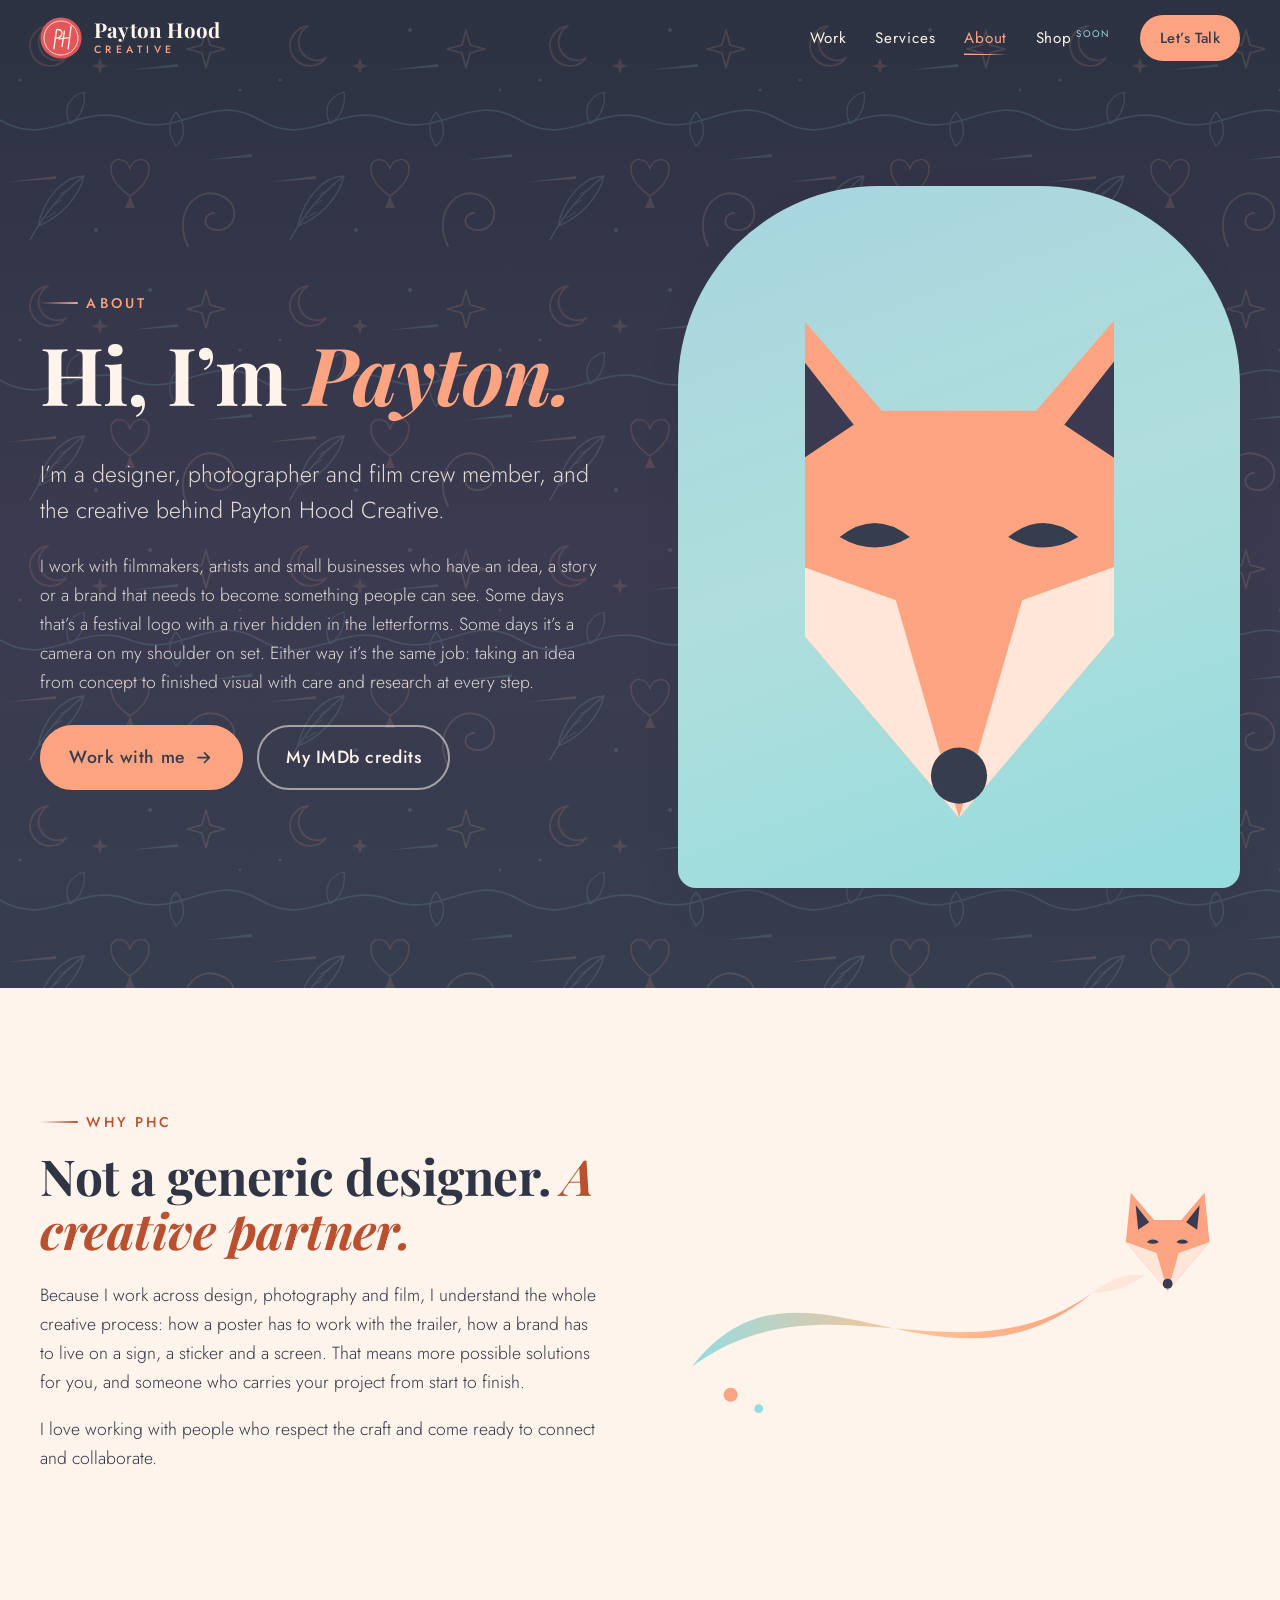
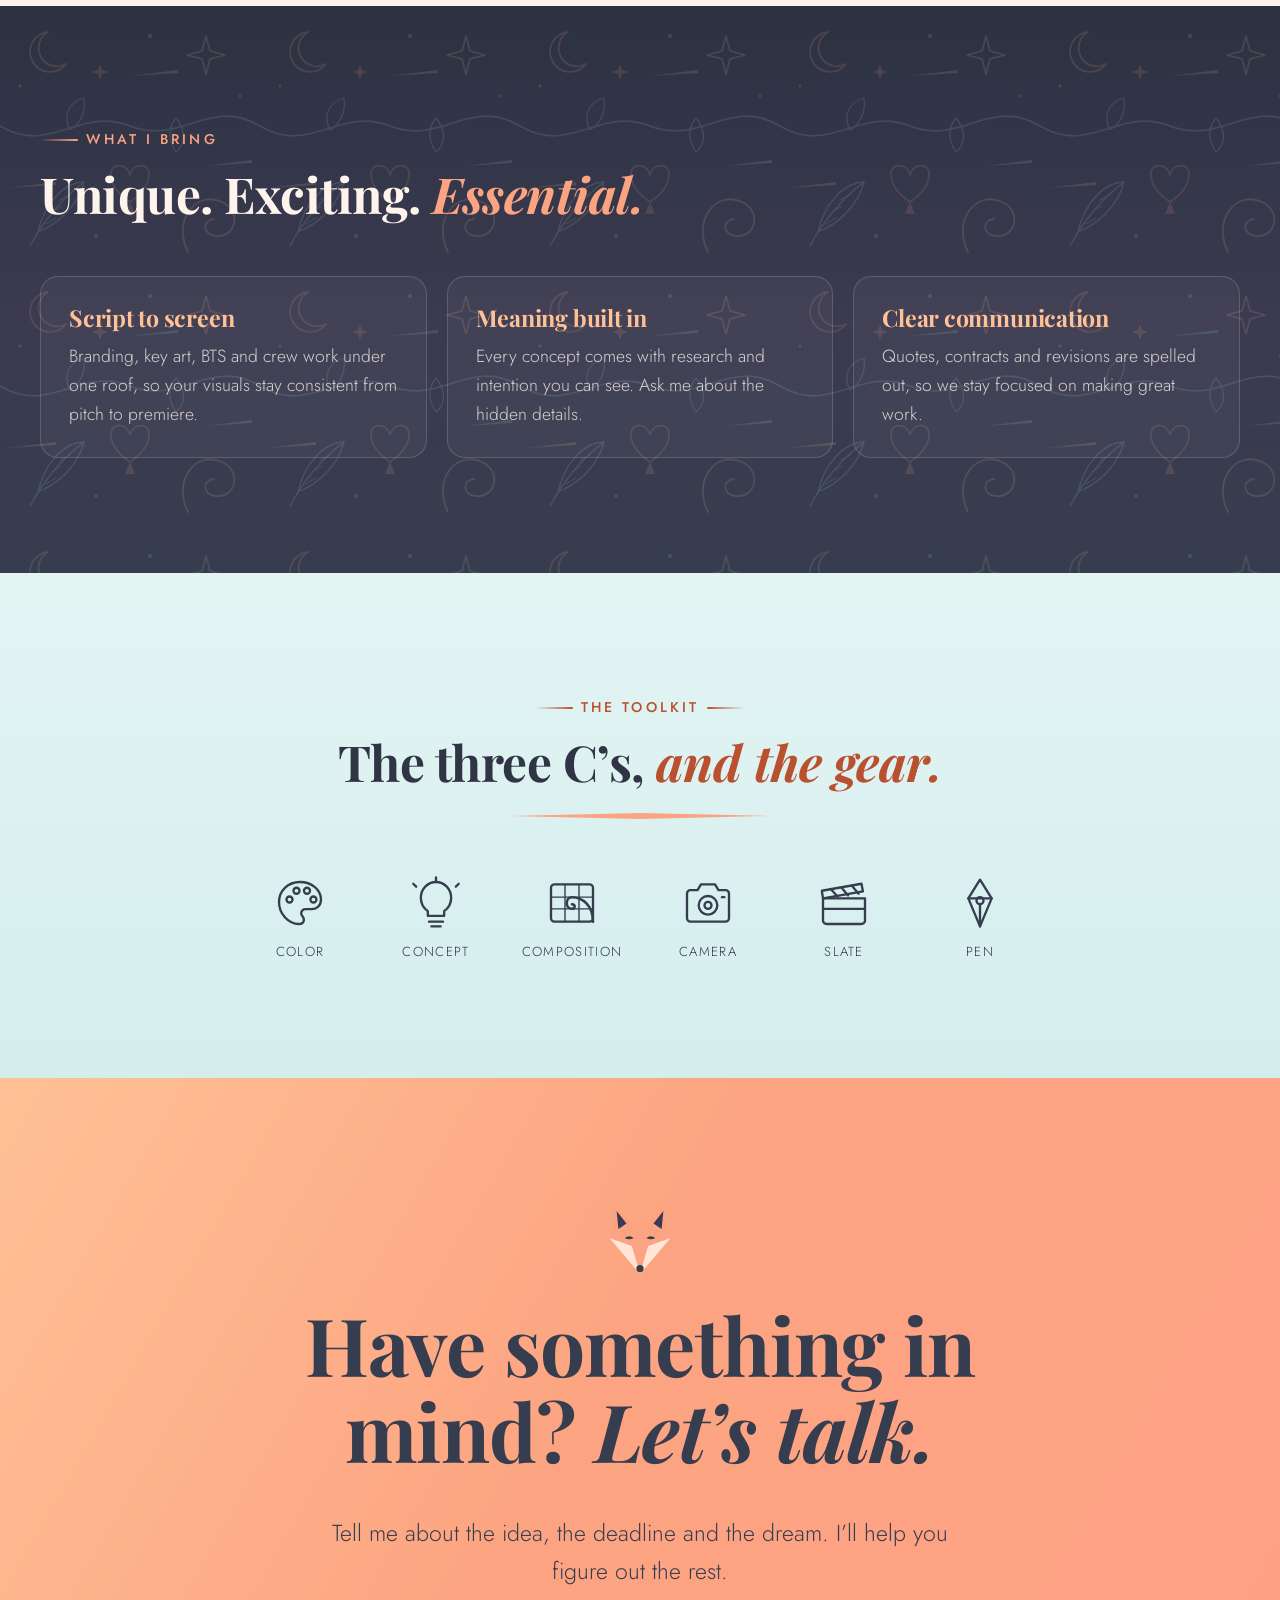
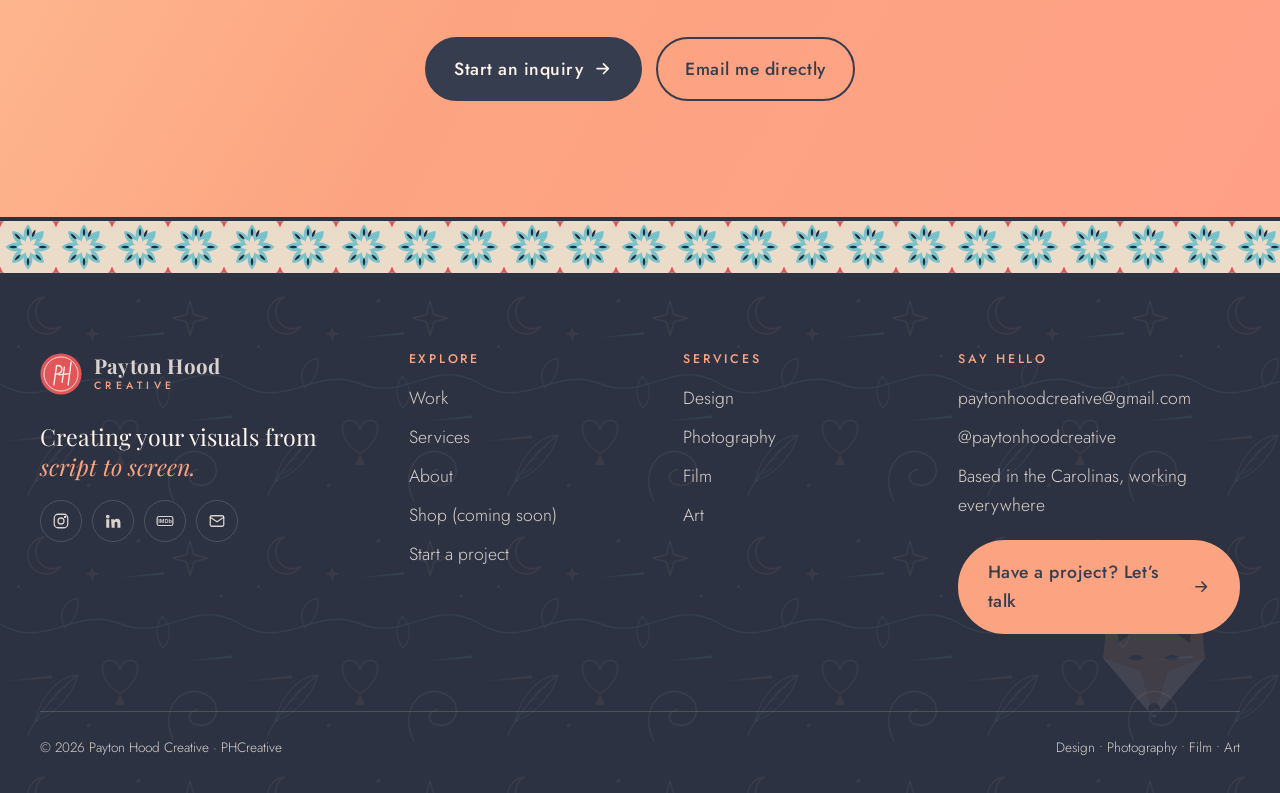
==== commit bf08bd5d: "Use the PH monogram as the brand mark and add her floral tile band Recreate the PH circle monogram f" ====
--- a/phcreative-website/about/index.html
+++ b/phcreative-website/about/index.html
@@ -27,12 +27,15 @@
   <div class="wrap">
     <a class="brand" href="../" aria-label="Payton Hood Creative, home">
       <svg class="brand__mark" aria-hidden="true" xmlns="http://www.w3.org/2000/svg" viewBox="0 0 100 100">
-  <path d="M50 90 L16 50 L20 10 L39 32 L61 32 L80 10 L84 50 Z" fill="#FCA481"/>
-  <path d="M24 20 L35 34 L26 40 Z M76 20 L65 34 L74 40 Z" fill="#3B3A50"/>
-  <path d="M16 50 L41 59 L50 90 Z" fill="#FFE6D8"/>
-  <path d="M84 50 L59 59 L50 90 Z" fill="#FFE6D8"/>
-  <path d="M33 50 Q38 46 43 50 Q38 53 33 50 Z M57 50 Q62 46 67 50 Q62 53 57 50 Z" fill="#363D4E"/>
-  <circle cx="50" cy="84" r="4" fill="#363D4E"/>
+  <circle cx="50" cy="50" r="49" fill="#E2565A"/>
+  <circle cx="50" cy="50" r="40.5" fill="none" stroke="#FFF4EC" stroke-width="2"/>
+  <g fill="none" stroke="#FFF4EC" stroke-width="3.2" stroke-linecap="round" stroke-linejoin="round">
+    <path d="M33 76 L39.5 30"/>
+    <path d="M39.5 30 C56 27 58 49 36.5 50.5"/>
+    <path d="M52.5 70 L58 34"/>
+    <path d="M67 76 L74 22"/>
+    <path d="M45 52 L70.5 49"/>
+  </g>
 </svg>
 
       <span class="brand__text"><span class="brand__name">Payton Hood</span><span class="brand__sub">Creative</span></span>
@@ -137,17 +140,21 @@
 </section>
 
 </main>
+<div class="tile-band" aria-hidden="true"></div>
 <footer class="site-footer">
   <div class="wrap">
     <div class="footer-grid">
       <div>
         <a class="brand" href="../"><svg class="brand__mark" aria-hidden="true" xmlns="http://www.w3.org/2000/svg" viewBox="0 0 100 100">
-  <path d="M50 90 L16 50 L20 10 L39 32 L61 32 L80 10 L84 50 Z" fill="#FCA481"/>
-  <path d="M24 20 L35 34 L26 40 Z M76 20 L65 34 L74 40 Z" fill="#3B3A50"/>
-  <path d="M16 50 L41 59 L50 90 Z" fill="#FFE6D8"/>
-  <path d="M84 50 L59 59 L50 90 Z" fill="#FFE6D8"/>
-  <path d="M33 50 Q38 46 43 50 Q38 53 33 50 Z M57 50 Q62 46 67 50 Q62 53 57 50 Z" fill="#363D4E"/>
-  <circle cx="50" cy="84" r="4" fill="#363D4E"/>
+  <circle cx="50" cy="50" r="49" fill="#E2565A"/>
+  <circle cx="50" cy="50" r="40.5" fill="none" stroke="#FFF4EC" stroke-width="2"/>
+  <g fill="none" stroke="#FFF4EC" stroke-width="3.2" stroke-linecap="round" stroke-linejoin="round">
+    <path d="M33 76 L39.5 30"/>
+    <path d="M39.5 30 C56 27 58 49 36.5 50.5"/>
+    <path d="M52.5 70 L58 34"/>
+    <path d="M67 76 L74 22"/>
+    <path d="M45 52 L70.5 49"/>
+  </g>
 </svg>
 <span class="brand__text"><span class="brand__name">Payton Hood</span><span class="brand__sub">Creative</span></span></a>
         <p class="footer-tagline">Creating your visuals from <em class="accent">script to screen.</em></p>
--- a/phcreative-website/assets/css/styles.css
+++ b/phcreative-website/assets/css/styles.css
@@ -354,7 +354,7 @@
   border-radius: var(--radius); overflow: hidden; box-shadow: var(--shadow); background: var(--navy);
   aspect-ratio: 4 / 3; position: relative; isolation: isolate;
 }
-.spotlight__frame img { width: 100%; height: 100%; object-fit: cover; transition: opacity .6s; }
+.spotlight__frame img { width: 100%; height: 100%; object-fit: cover; object-position: center top; transition: opacity .6s; }
 .spotlight__frame img.is-fading { opacity: 0; }
 .spotlight__badge {
   position: absolute; left: -14px; top: 22px; background: var(--coral); color: var(--navy);
@@ -423,7 +423,7 @@
 .work-card--wide { grid-column: span 8; }
 .work-card--tall { grid-row: span 2; }
 .work-card:hover { transform: translateY(-4px); }
-.work-card img { position: absolute; inset: 0; width: 100%; height: 100%; object-fit: cover; transition: transform .8s var(--ease); z-index: -2; }
+.work-card img { position: absolute; inset: 0; width: 100%; height: 100%; object-fit: cover; object-position: center top; transition: transform .8s var(--ease); z-index: -2; }
 .work-card:hover img { transform: scale(1.05); }
 .work-card::after {
   content: ""; position: absolute; inset: 0; z-index: -1;
@@ -721,3 +721,11 @@
 .split { display: grid; grid-template-columns: 1fr 1fr; gap: clamp(30px, 6vw, 80px); align-items: center; }
 @media (max-width: 860px) { .split { grid-template-columns: 1fr; } }
 .hero__slide .img-fallback { font-size: 0; }
+
+/* Floral tile band, from the PHC business-card pattern */
+.tile-band {
+  height: 56px;
+  background: url("../img/tile-floral.svg") 0 50% / 56px auto repeat-x, #EADCC8;
+  border-top: 4px solid var(--navy-deep);
+}
+@media (max-width: 600px) { .tile-band { height: 40px; background-size: 40px auto; } }
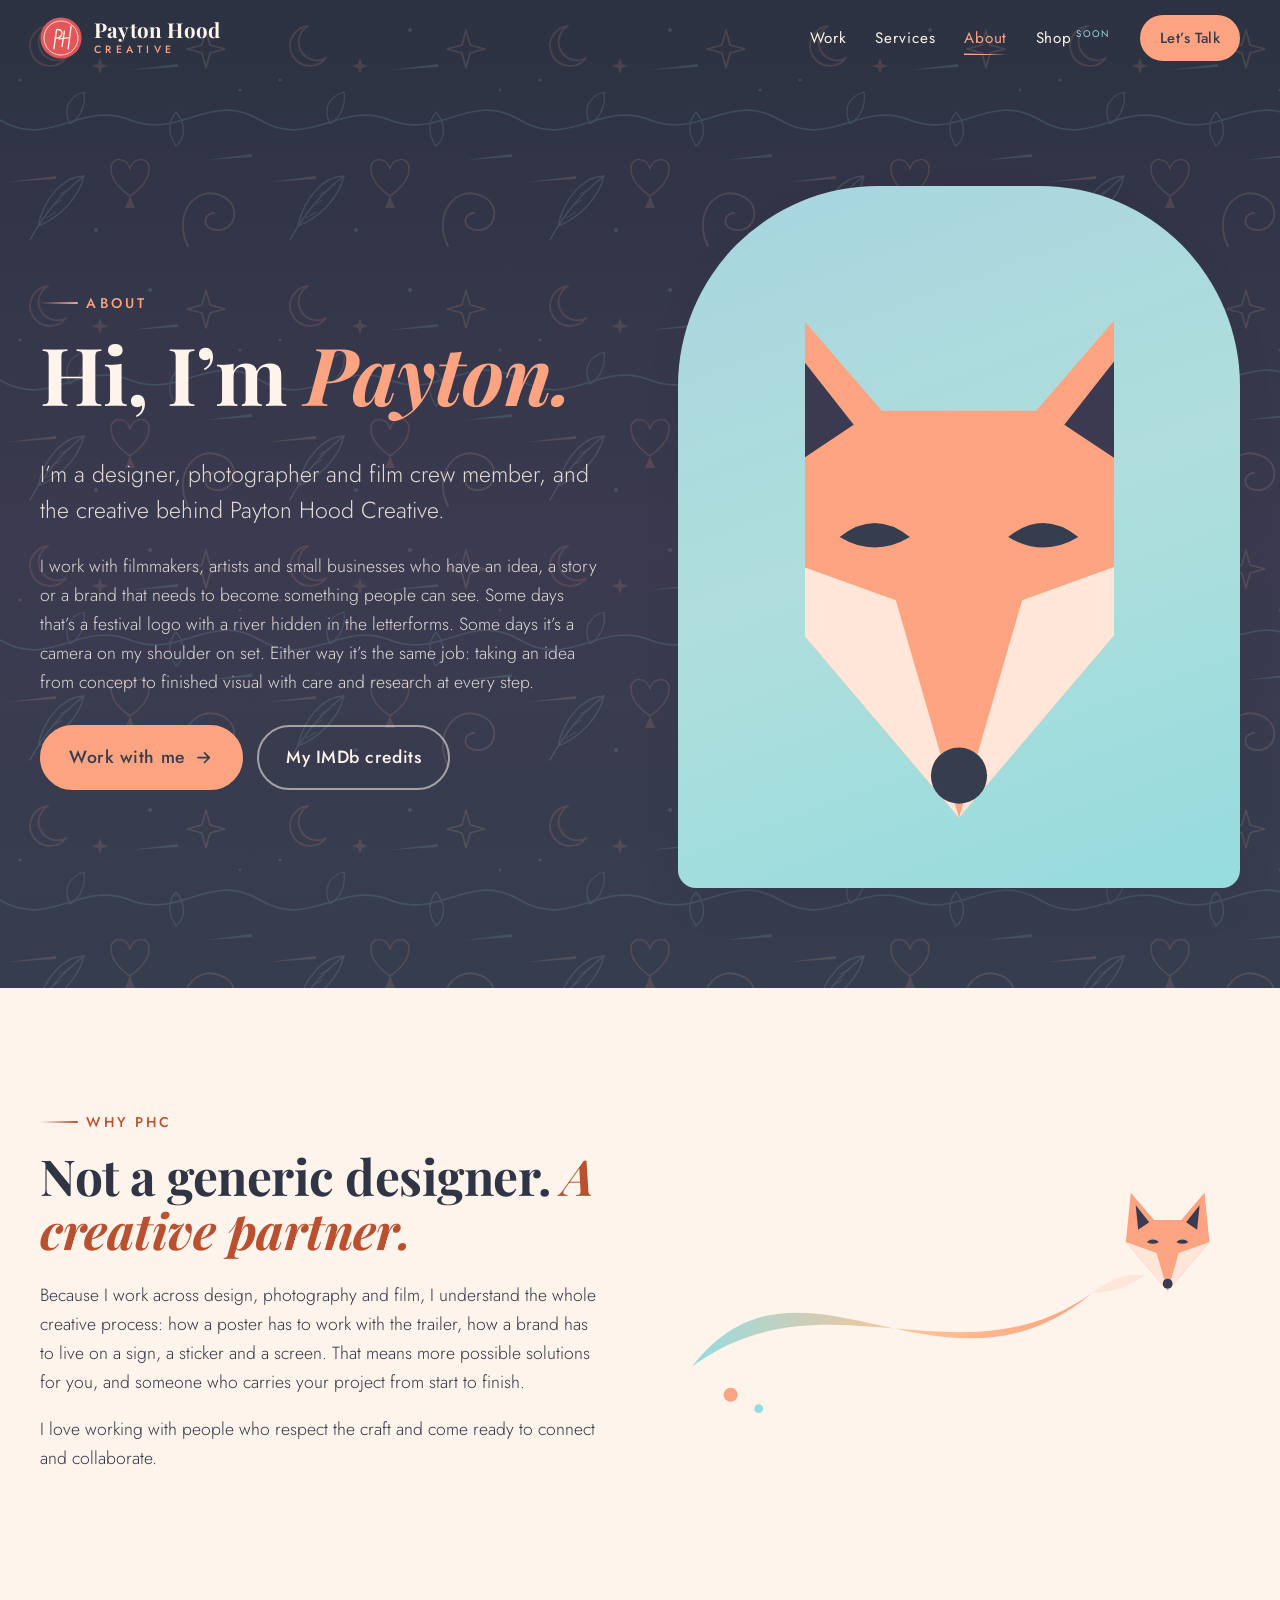
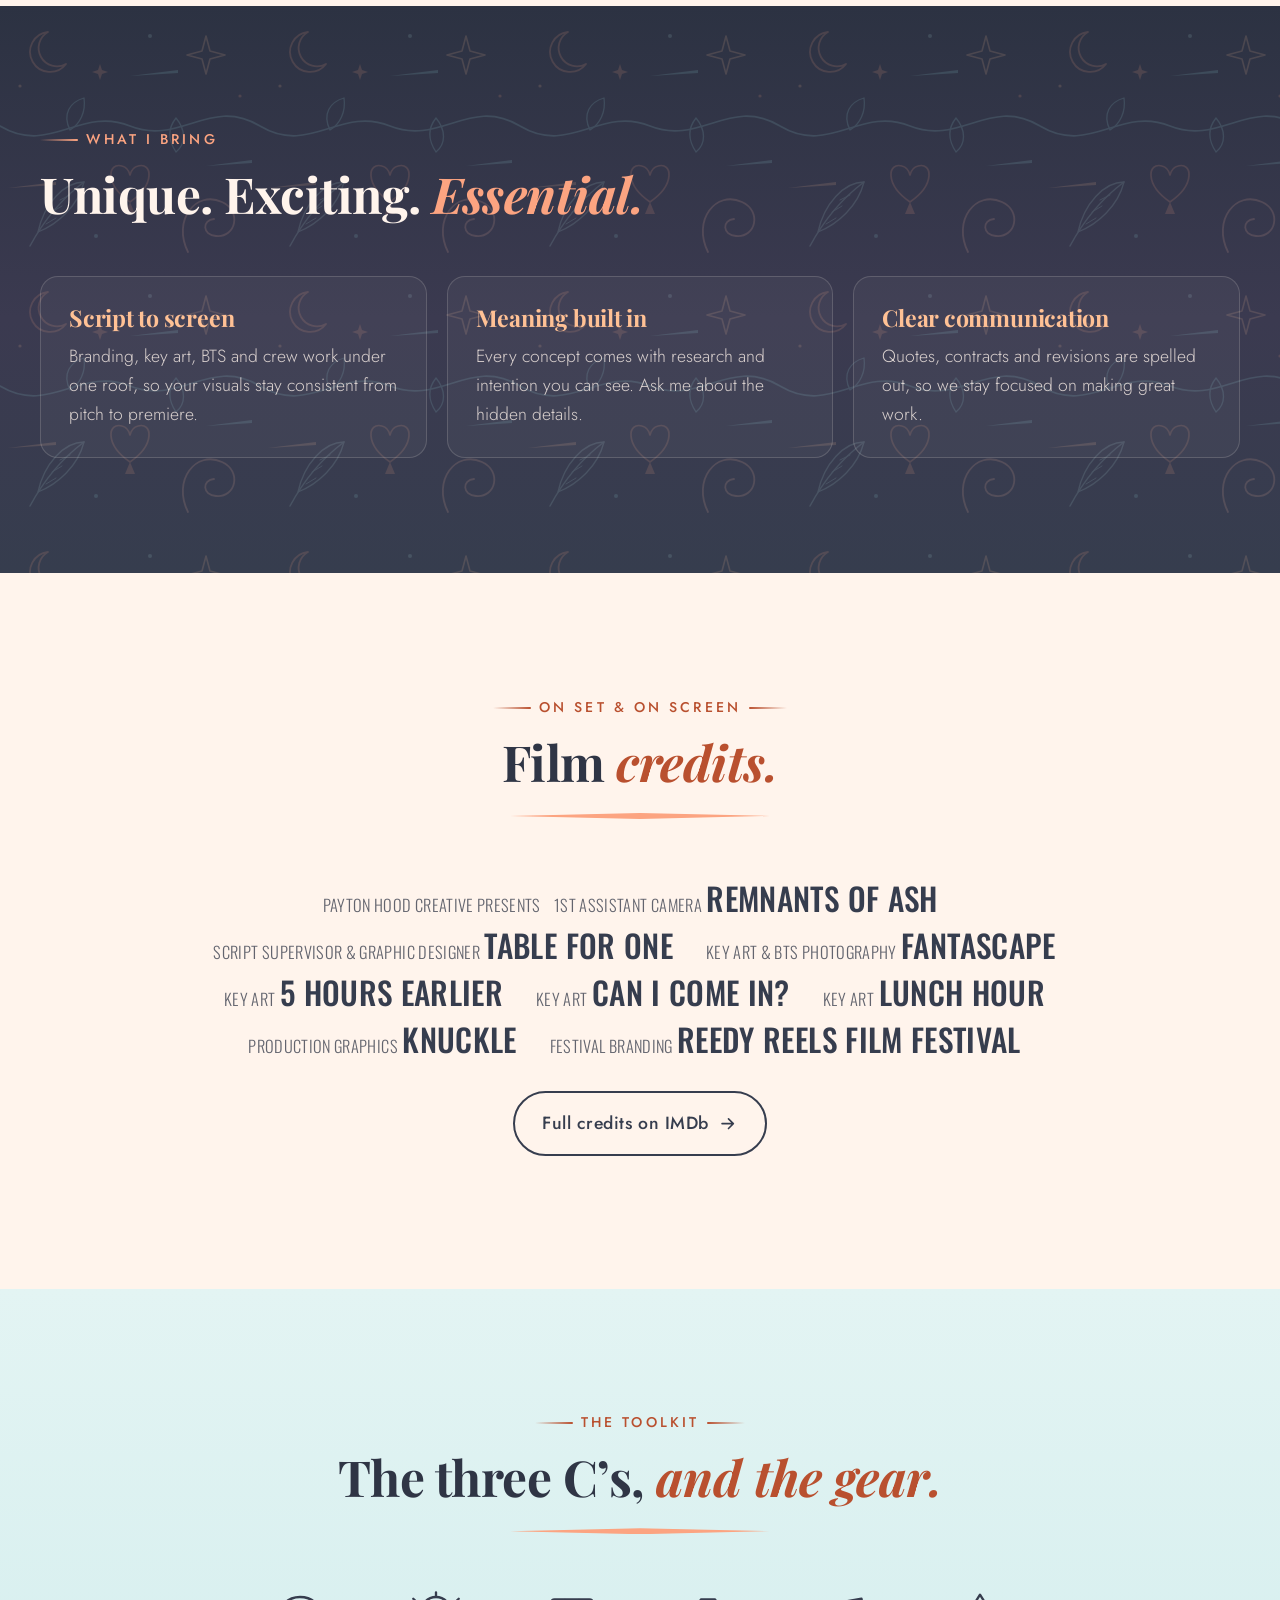
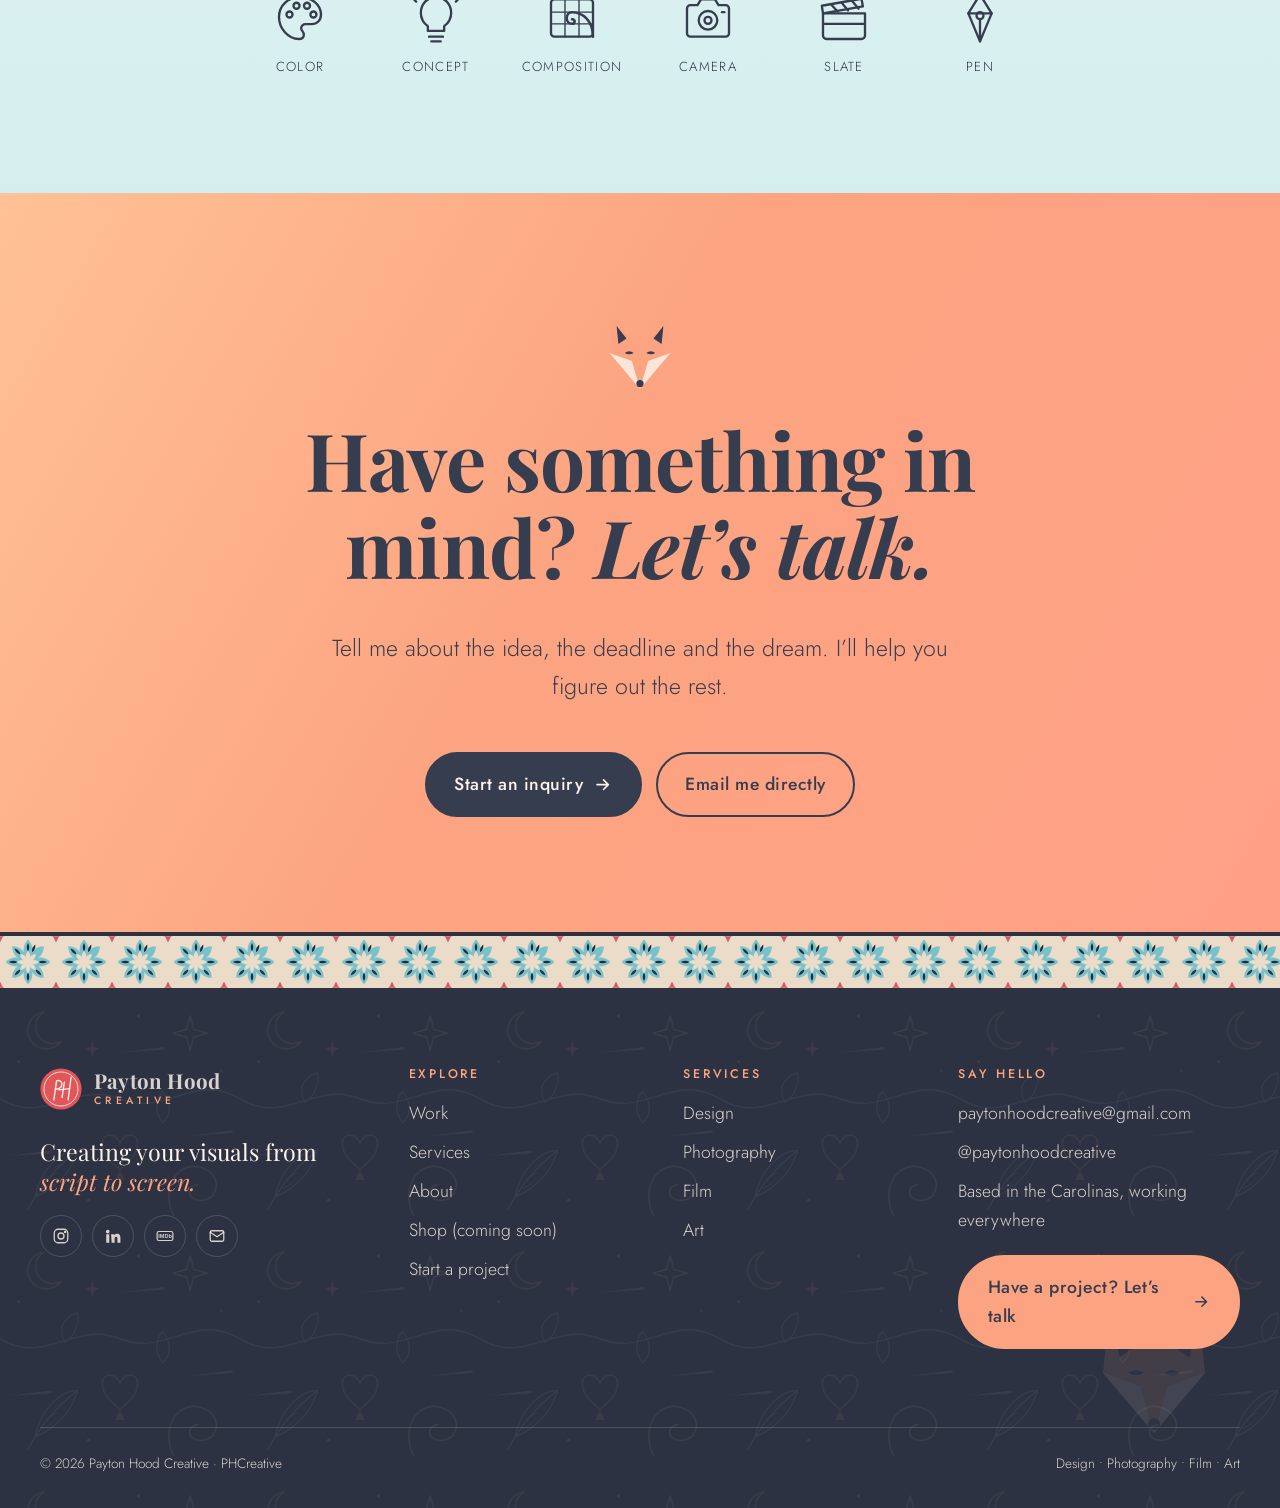
==== commit 46e7085a: "Add Table for One, Lunch Hour, Remnants of Ash and a film credits block Add three more film pieces, " ====
--- a/phcreative-website/about/index.html
+++ b/phcreative-website/about/index.html
@@ -18,7 +18,7 @@
 <link rel="preconnect" href="https://fonts.googleapis.com">
 <link rel="preconnect" href="https://fonts.gstatic.com" crossorigin>
 <link rel="preconnect" href="https://drive.google.com">
-<link href="https://fonts.googleapis.com/css2?family=Jost:wght@300;400;500&family=Playfair+Display:ital,wght@0,400;0,700;0,900;1,400;1,700&display=swap" rel="stylesheet">
+<link href="https://fonts.googleapis.com/css2?family=Jost:wght@300;400;500&family=Oswald:wght@300;500&family=Playfair+Display:ital,wght@0,400;0,700;0,900;1,400;1,700&display=swap" rel="stylesheet">
 <link rel="stylesheet" href="../assets/css/styles.css">
 </head>
 <body>
@@ -114,6 +114,18 @@
     </div>
   </section>
 
+<section class="section section--cream on-light" aria-labelledby="credits-h">
+  <div class="wrap">
+    <div class="section-head section-head--center reveal">
+      <p class="eyebrow">On set &amp; on screen</p>
+      <h2 id="credits-h">Film <em class="accent">credits.</em></h2>
+      <div class="taper"></div>
+    </div>
+    <p class="billing reveal"><span class="billing__role">Payton Hood Creative presents</span> <span class="billing__credit"><span class="billing__role">1st assistant camera</span> <span class="billing__name">Remnants of Ash</span></span> <span class="billing__credit"><span class="billing__role">script supervisor &amp; graphic designer</span> <span class="billing__name">Table for One</span></span> <span class="billing__credit"><span class="billing__role">key art &amp; BTS photography</span> <span class="billing__name">Fantascape</span></span> <span class="billing__credit"><span class="billing__role">key art</span> <span class="billing__name">5 Hours Earlier</span></span> <span class="billing__credit"><span class="billing__role">key art</span> <span class="billing__name">Can I Come In?</span></span> <span class="billing__credit"><span class="billing__role">key art</span> <span class="billing__name">Lunch Hour</span></span> <span class="billing__credit"><span class="billing__role">production graphics</span> <span class="billing__name">Knuckle</span></span> <span class="billing__credit"><span class="billing__role">festival branding</span> <span class="billing__name">Reedy Reels Film Festival</span></span></p>
+    <p class="center reveal" style="margin-top:28px"><a class="btn btn--ghost-dark btn--ghost" href="https://www.imdb.com/name/nm16310495/" target="_blank" rel="noopener">Full credits on IMDb <svg viewBox="0 0 24 24" fill="none" stroke="currentColor" stroke-width="2" stroke-linecap="round" stroke-linejoin="round" aria-hidden="true"><path d="M5 12h14M13 6l6 6-6 6"/></svg></a></p>
+  </div>
+</section>
+
   <section class="section section--aqua on-light">
     <div class="wrap">
       <div class="section-head section-head--center reveal"><p class="eyebrow">The toolkit</p><h2>The three C&rsquo;s, <em class="accent">and the gear.</em></h2><div class="taper"></div></div>
--- a/phcreative-website/assets/css/styles.css
+++ b/phcreative-website/assets/css/styles.css
@@ -729,3 +729,15 @@
   border-top: 4px solid var(--navy-deep);
 }
 @media (max-width: 600px) { .tile-band { height: 40px; background-size: 40px auto; } }
+
+/* Film credits set like a poster billing block */
+.billing {
+  max-width: 980px; margin: 0 auto; text-align: center; text-wrap: balance;
+  font-family: "Oswald", "Arial Narrow", "Helvetica Neue", sans-serif; text-transform: uppercase;
+  line-height: 1.5; letter-spacing: .02em;
+}
+.billing__role { font-weight: 300; font-size: clamp(.8rem, .7rem + .4vw, 1.05rem); opacity: .75; }
+.billing__name { font-weight: 500; font-size: clamp(1.25rem, 1rem + 1.2vw, 2.1rem); margin-right: .35em; }
+.section--navy .billing__name { color: var(--peach-fuzz); }
+.on-light .billing__name { color: var(--navy); }
+.billing__credit { display: inline-block; margin: 0 .5em; }
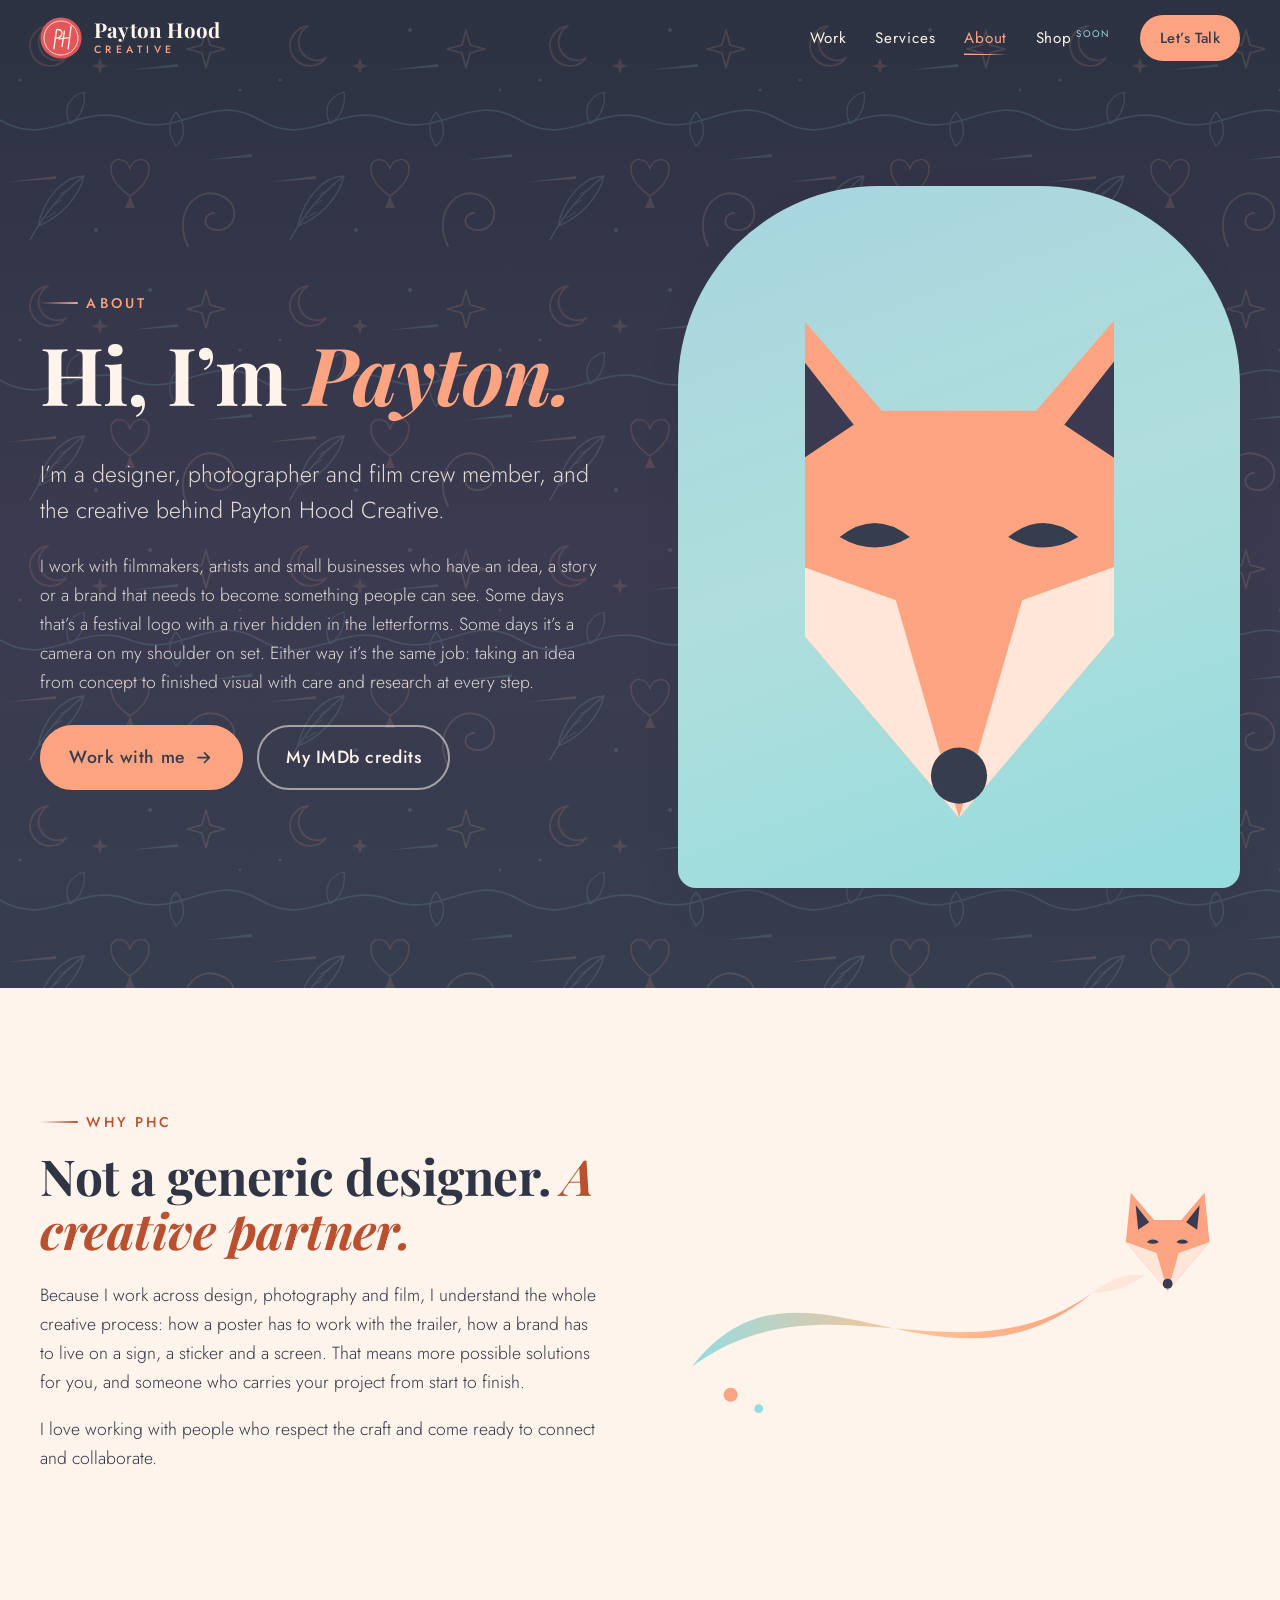
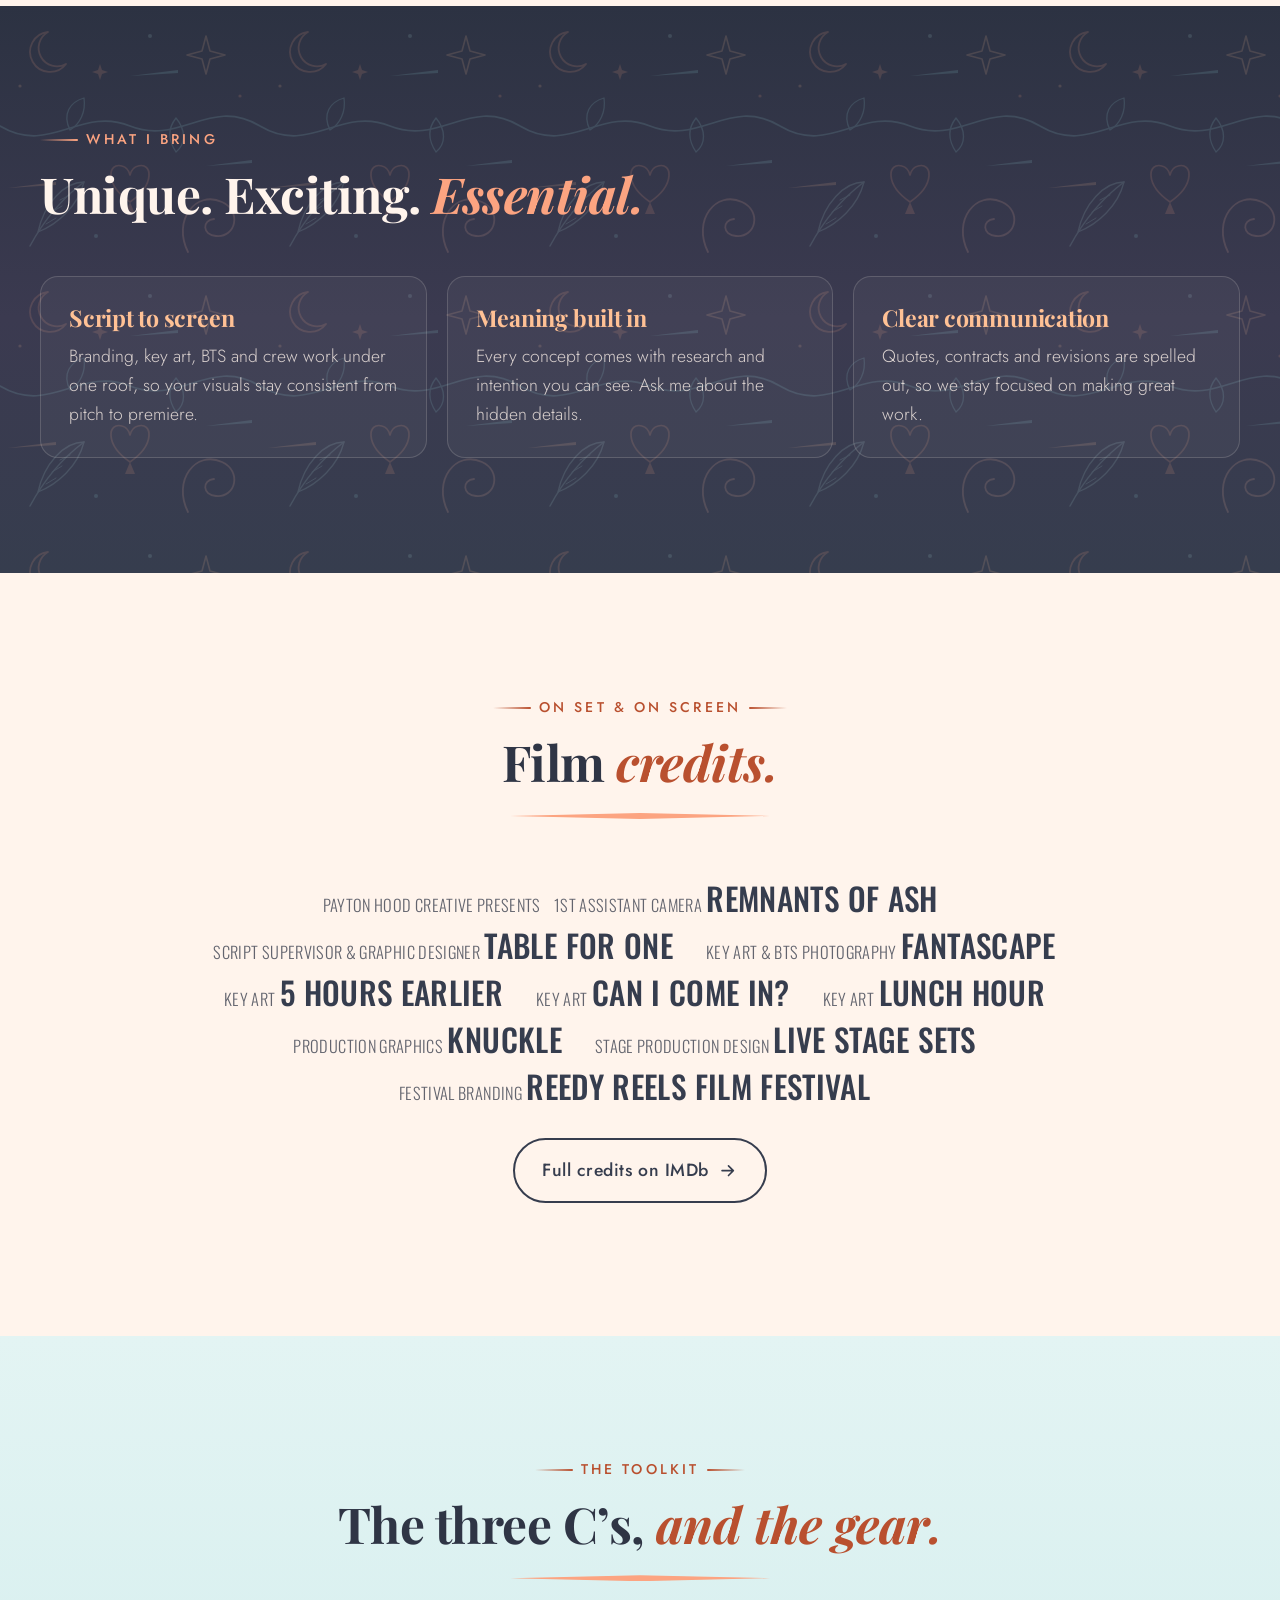
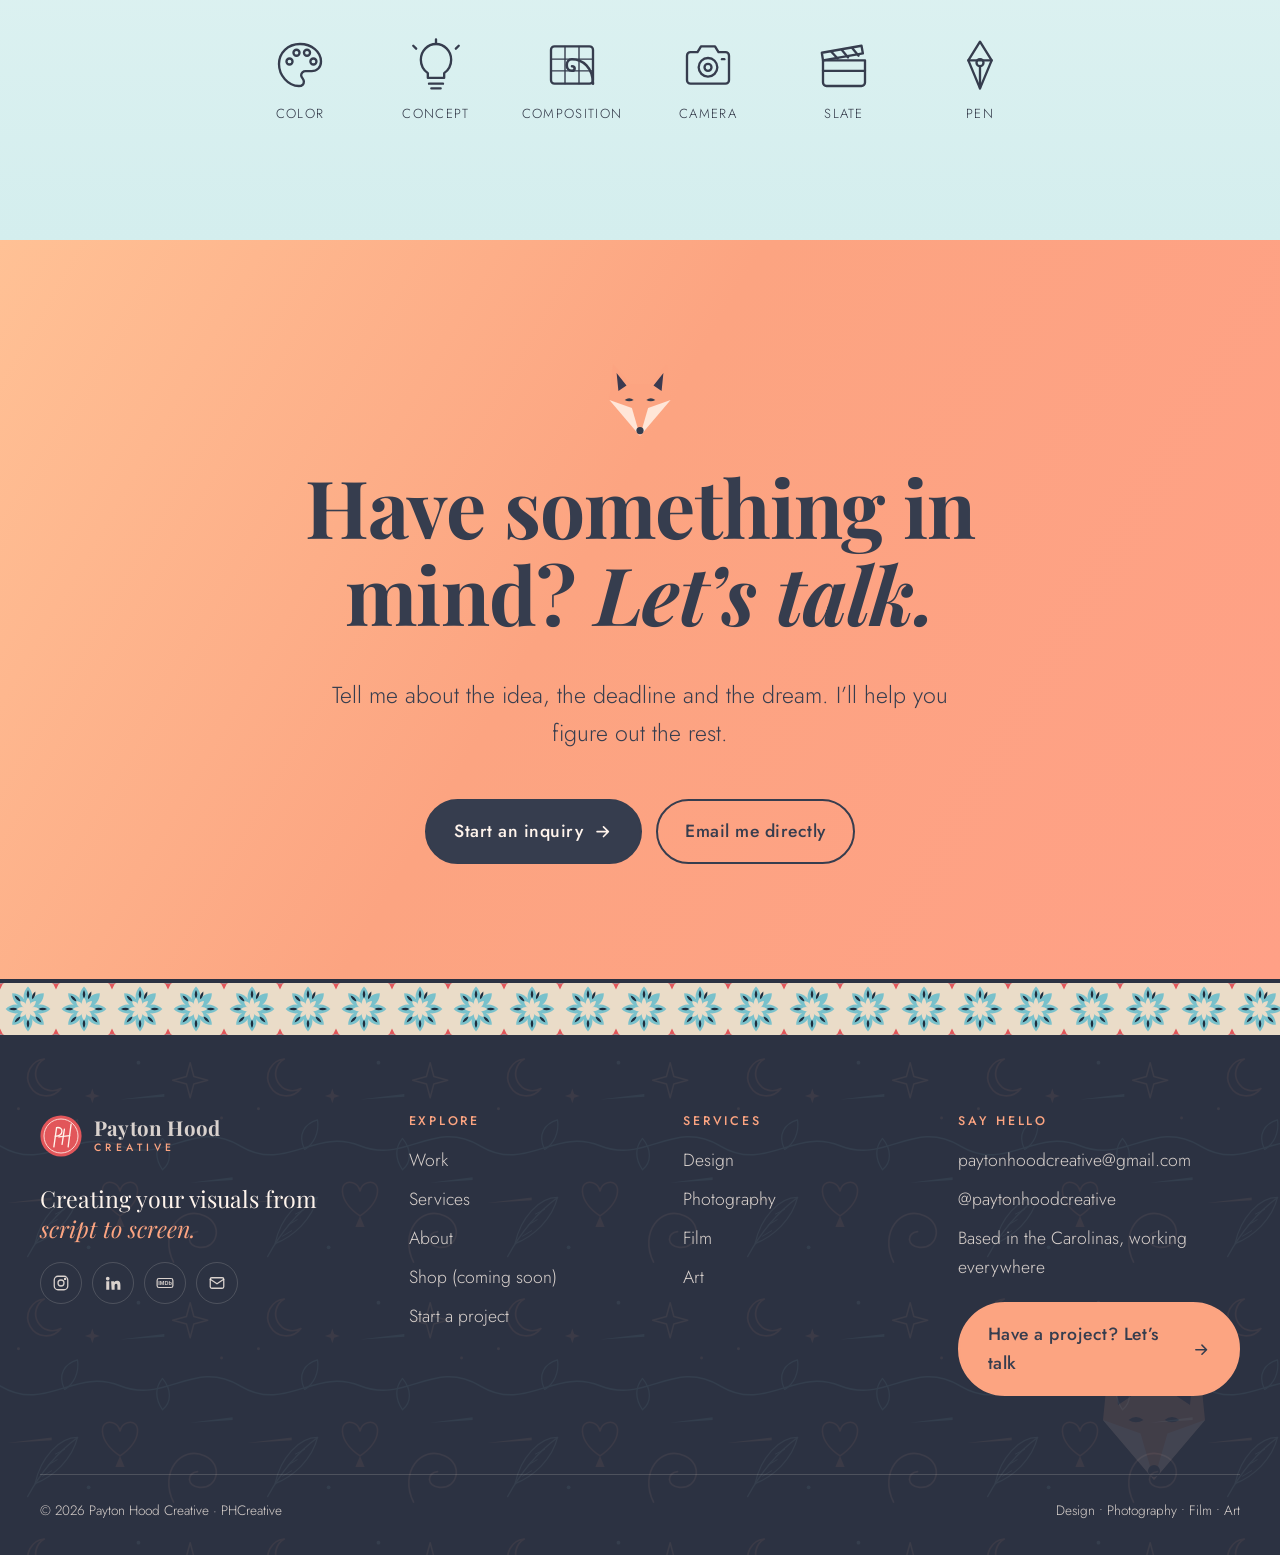
==== commit 39e6212c: "Add stage production design work Add the stage production design board (scenic builds, stage graphic" ====
--- a/phcreative-website/about/index.html
+++ b/phcreative-website/about/index.html
@@ -121,7 +121,7 @@
       <h2 id="credits-h">Film <em class="accent">credits.</em></h2>
       <div class="taper"></div>
     </div>
-    <p class="billing reveal"><span class="billing__role">Payton Hood Creative presents</span> <span class="billing__credit"><span class="billing__role">1st assistant camera</span> <span class="billing__name">Remnants of Ash</span></span> <span class="billing__credit"><span class="billing__role">script supervisor &amp; graphic designer</span> <span class="billing__name">Table for One</span></span> <span class="billing__credit"><span class="billing__role">key art &amp; BTS photography</span> <span class="billing__name">Fantascape</span></span> <span class="billing__credit"><span class="billing__role">key art</span> <span class="billing__name">5 Hours Earlier</span></span> <span class="billing__credit"><span class="billing__role">key art</span> <span class="billing__name">Can I Come In?</span></span> <span class="billing__credit"><span class="billing__role">key art</span> <span class="billing__name">Lunch Hour</span></span> <span class="billing__credit"><span class="billing__role">production graphics</span> <span class="billing__name">Knuckle</span></span> <span class="billing__credit"><span class="billing__role">festival branding</span> <span class="billing__name">Reedy Reels Film Festival</span></span></p>
+    <p class="billing reveal"><span class="billing__role">Payton Hood Creative presents</span> <span class="billing__credit"><span class="billing__role">1st assistant camera</span> <span class="billing__name">Remnants of Ash</span></span> <span class="billing__credit"><span class="billing__role">script supervisor &amp; graphic designer</span> <span class="billing__name">Table for One</span></span> <span class="billing__credit"><span class="billing__role">key art &amp; BTS photography</span> <span class="billing__name">Fantascape</span></span> <span class="billing__credit"><span class="billing__role">key art</span> <span class="billing__name">5 Hours Earlier</span></span> <span class="billing__credit"><span class="billing__role">key art</span> <span class="billing__name">Can I Come In?</span></span> <span class="billing__credit"><span class="billing__role">key art</span> <span class="billing__name">Lunch Hour</span></span> <span class="billing__credit"><span class="billing__role">production graphics</span> <span class="billing__name">Knuckle</span></span> <span class="billing__credit"><span class="billing__role">stage production design</span> <span class="billing__name">Live Stage Sets</span></span> <span class="billing__credit"><span class="billing__role">festival branding</span> <span class="billing__name">Reedy Reels Film Festival</span></span></p>
     <p class="center reveal" style="margin-top:28px"><a class="btn btn--ghost-dark btn--ghost" href="https://www.imdb.com/name/nm16310495/" target="_blank" rel="noopener">Full credits on IMDb <svg viewBox="0 0 24 24" fill="none" stroke="currentColor" stroke-width="2" stroke-linecap="round" stroke-linejoin="round" aria-hidden="true"><path d="M5 12h14M13 6l6 6-6 6"/></svg></a></p>
   </div>
 </section>
--- a/phcreative-website/assets/css/styles.css
+++ b/phcreative-website/assets/css/styles.css
@@ -413,7 +413,7 @@
 .filter[aria-pressed="true"] { background: var(--navy); color: var(--cream); border-color: var(--navy); }
 .filter__count { font-size: .72rem; opacity: .65; margin-left: 4px; }
 
-.work-grid { display: grid; grid-template-columns: repeat(12, 1fr); grid-auto-rows: clamp(300px, 28vw, 420px); gap: 18px; grid-auto-flow: dense; }
+.work-grid { display: grid; grid-template-columns: repeat(12, 1fr); grid-auto-rows: clamp(340px, 34vw, 500px); gap: 18px; grid-auto-flow: dense; }
 .work-card {
   grid-column: span 4; position: relative; border-radius: var(--radius); overflow: hidden;
   background: var(--navy); color: var(--cream); cursor: pointer; border: 0; padding: 0; text-align: left;
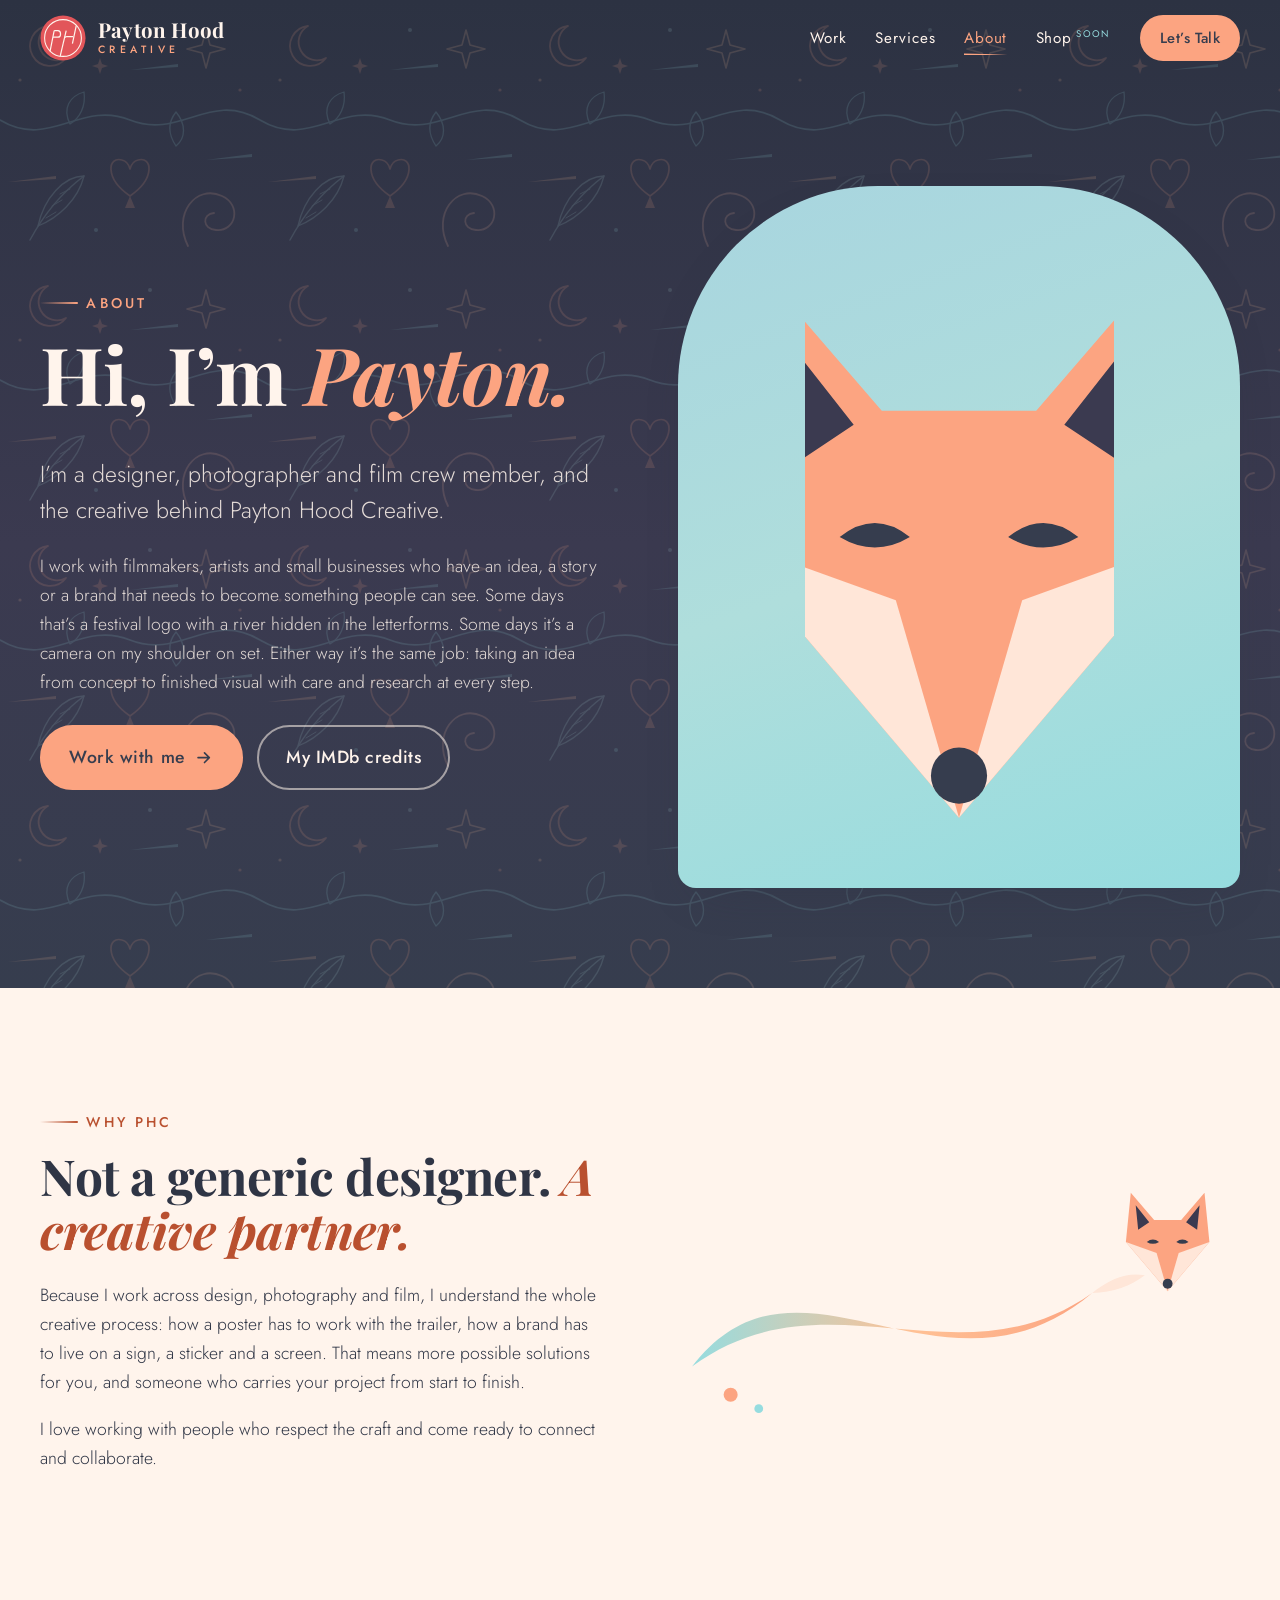
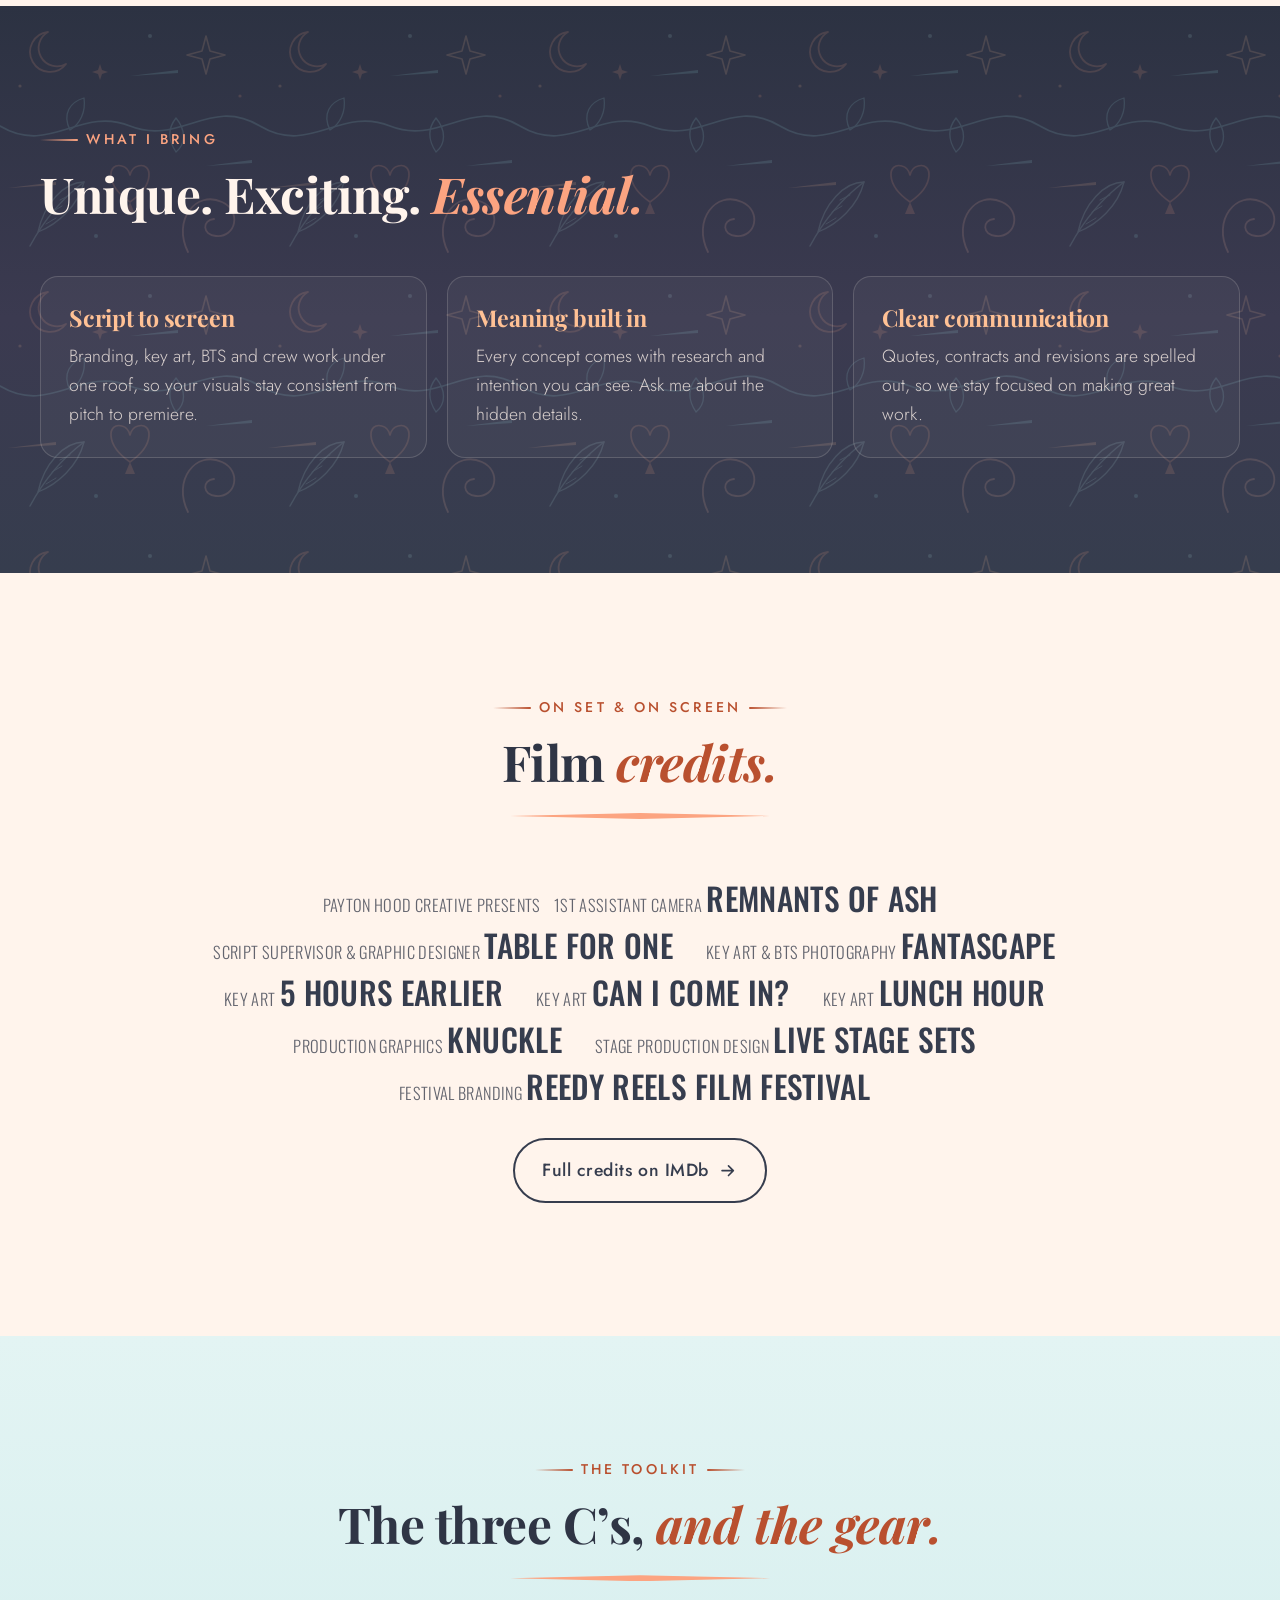
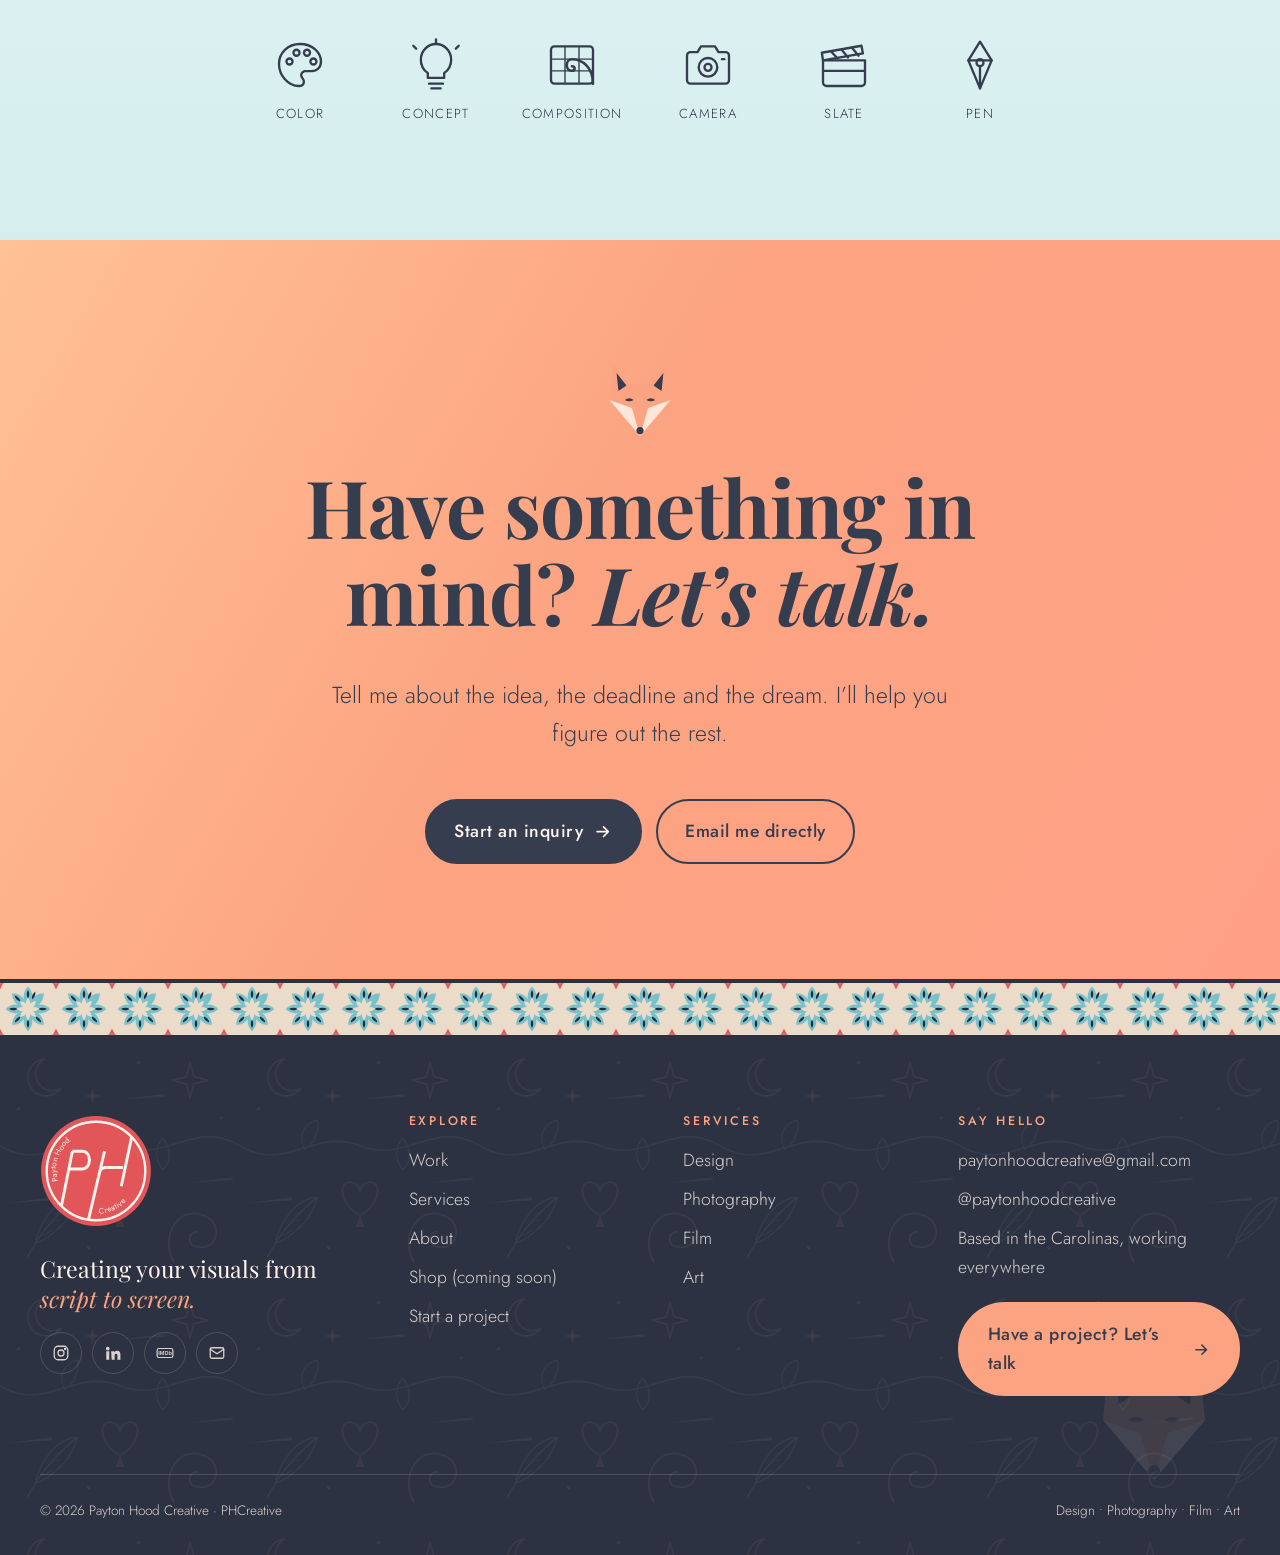
==== commit 65976e10: "Redraw the PH monogram to match Payton's logo Trace the PH mark from her own branding boards (thin s" ====
--- a/phcreative-website/about/index.html
+++ b/phcreative-website/about/index.html
@@ -28,13 +28,9 @@
     <a class="brand" href="../" aria-label="Payton Hood Creative, home">
       <svg class="brand__mark" aria-hidden="true" xmlns="http://www.w3.org/2000/svg" viewBox="0 0 100 100">
   <circle cx="50" cy="50" r="49" fill="#E2565A"/>
-  <circle cx="50" cy="50" r="40.5" fill="none" stroke="#FFF4EC" stroke-width="2"/>
-  <g fill="none" stroke="#FFF4EC" stroke-width="3.2" stroke-linecap="round" stroke-linejoin="round">
-    <path d="M33 76 L39.5 30"/>
-    <path d="M39.5 30 C56 27 58 49 36.5 50.5"/>
-    <path d="M52.5 70 L58 34"/>
-    <path d="M67 76 L74 22"/>
-    <path d="M45 52 L70.5 49"/>
+  <g fill="none" stroke="#FFF4EC" stroke-width="2.6" stroke-linejoin="round">
+    <circle cx="50" cy="50" r="40" stroke-width="2.3"/>
+    <path d="M21.9 78.6 L30.83 33.97"/><path d="M30.83 33.97 L38.9 33.97 C46.6 33.97 46.6 48.3 38.9 48.3 L28.0 48.3"/><path d="M43.9 89.5 L56.94 33.97"/><path d="M53.1 50.3 Q54.1 47.19 58.2 47.19 L71.82 47.19"/><path d="M78.9 22.6 L70.5 62.4"/>
   </g>
 </svg>
 
@@ -157,18 +153,24 @@
   <div class="wrap">
     <div class="footer-grid">
       <div>
-        <a class="brand" href="../"><svg class="brand__mark" aria-hidden="true" xmlns="http://www.w3.org/2000/svg" viewBox="0 0 100 100">
+        <a class="footer-logo" href="../" aria-label="Payton Hood Creative, home"><svg class="footer-logo__mark" xmlns="http://www.w3.org/2000/svg" viewBox="0 0 100 100" role="img" aria-label="Payton Hood Creative logo">
+  <defs>
+    <path id="phc-arc-top-f" d="M15.8 59.3 A35.4 35.4 0 0 1 61.4 16.4"/>
+    <path id="phc-arc-bot-f" d="M50.6 88.3 A38.3 38.3 0 0 0 86.5 61.1"/>
+  </defs>
   <circle cx="50" cy="50" r="49" fill="#E2565A"/>
-  <circle cx="50" cy="50" r="40.5" fill="none" stroke="#FFF4EC" stroke-width="2"/>
-  <g fill="none" stroke="#FFF4EC" stroke-width="3.2" stroke-linecap="round" stroke-linejoin="round">
-    <path d="M33 76 L39.5 30"/>
-    <path d="M39.5 30 C56 27 58 49 36.5 50.5"/>
-    <path d="M52.5 70 L58 34"/>
-    <path d="M67 76 L74 22"/>
-    <path d="M45 52 L70.5 49"/>
+  <g fill="none" stroke="#FFF4EC" stroke-width="2.6" stroke-linejoin="round">
+    <circle cx="50" cy="50" r="44" stroke-width="2.1"/>
+  </g>
+  <g transform="translate(50 50) scale(1.1) translate(-50 -50)" fill="none" stroke="#FFF4EC" stroke-width="2.4" stroke-linejoin="round">
+    <path d="M21.9 78.6 L30.83 33.97"/><path d="M30.83 33.97 L38.9 33.97 C46.6 33.97 46.6 48.3 38.9 48.3 L28.0 48.3"/><path d="M43.9 89.5 L56.94 33.97"/><path d="M53.1 50.3 Q54.1 47.19 58.2 47.19 L71.82 47.19"/><path d="M78.9 22.6 L70.5 62.4"/>
+  </g>
+  <g fill="#FFF4EC" font-family="Jost, 'Helvetica Neue', Arial, sans-serif" font-size="7.2" font-weight="400" letter-spacing=".2">
+    <text><textPath href="#phc-arc-top-f">Payton Hood</textPath></text>
+    <text><textPath href="#phc-arc-bot-f" startOffset="4%">Creative</textPath></text>
   </g>
 </svg>
-<span class="brand__text"><span class="brand__name">Payton Hood</span><span class="brand__sub">Creative</span></span></a>
+</a>
         <p class="footer-tagline">Creating your visuals from <em class="accent">script to screen.</em></p>
         <div class="socials">
         <a href="https://www.instagram.com/paytonhoodcreative/" target="_blank" rel="noopener" aria-label="Instagram @paytonhoodcreative"><svg viewBox="0 0 24 24" fill="none" stroke="currentColor" stroke-width="1.7" stroke-linecap="round" stroke-linejoin="round" aria-hidden="true"><rect x="3" y="3" width="18" height="18" rx="5"/><circle cx="12" cy="12" r="4"/><circle cx="17.5" cy="6.5" r=".8" fill="currentColor"/></svg></a>
--- a/phcreative-website/assets/css/styles.css
+++ b/phcreative-website/assets/css/styles.css
@@ -741,3 +741,9 @@
 .section--navy .billing__name { color: var(--peach-fuzz); }
 .on-light .billing__name { color: var(--navy); }
 .billing__credit { display: inline-block; margin: 0 .5em; }
+
+/* Full PHC logo (business-card version) in the footer */
+.footer-logo { display: inline-block; }
+.footer-logo__mark { width: 112px; height: 112px; transition: transform .4s var(--ease); }
+.footer-logo:hover .footer-logo__mark { transform: rotate(-6deg); }
+.brand__mark { width: 46px; height: 46px; }
